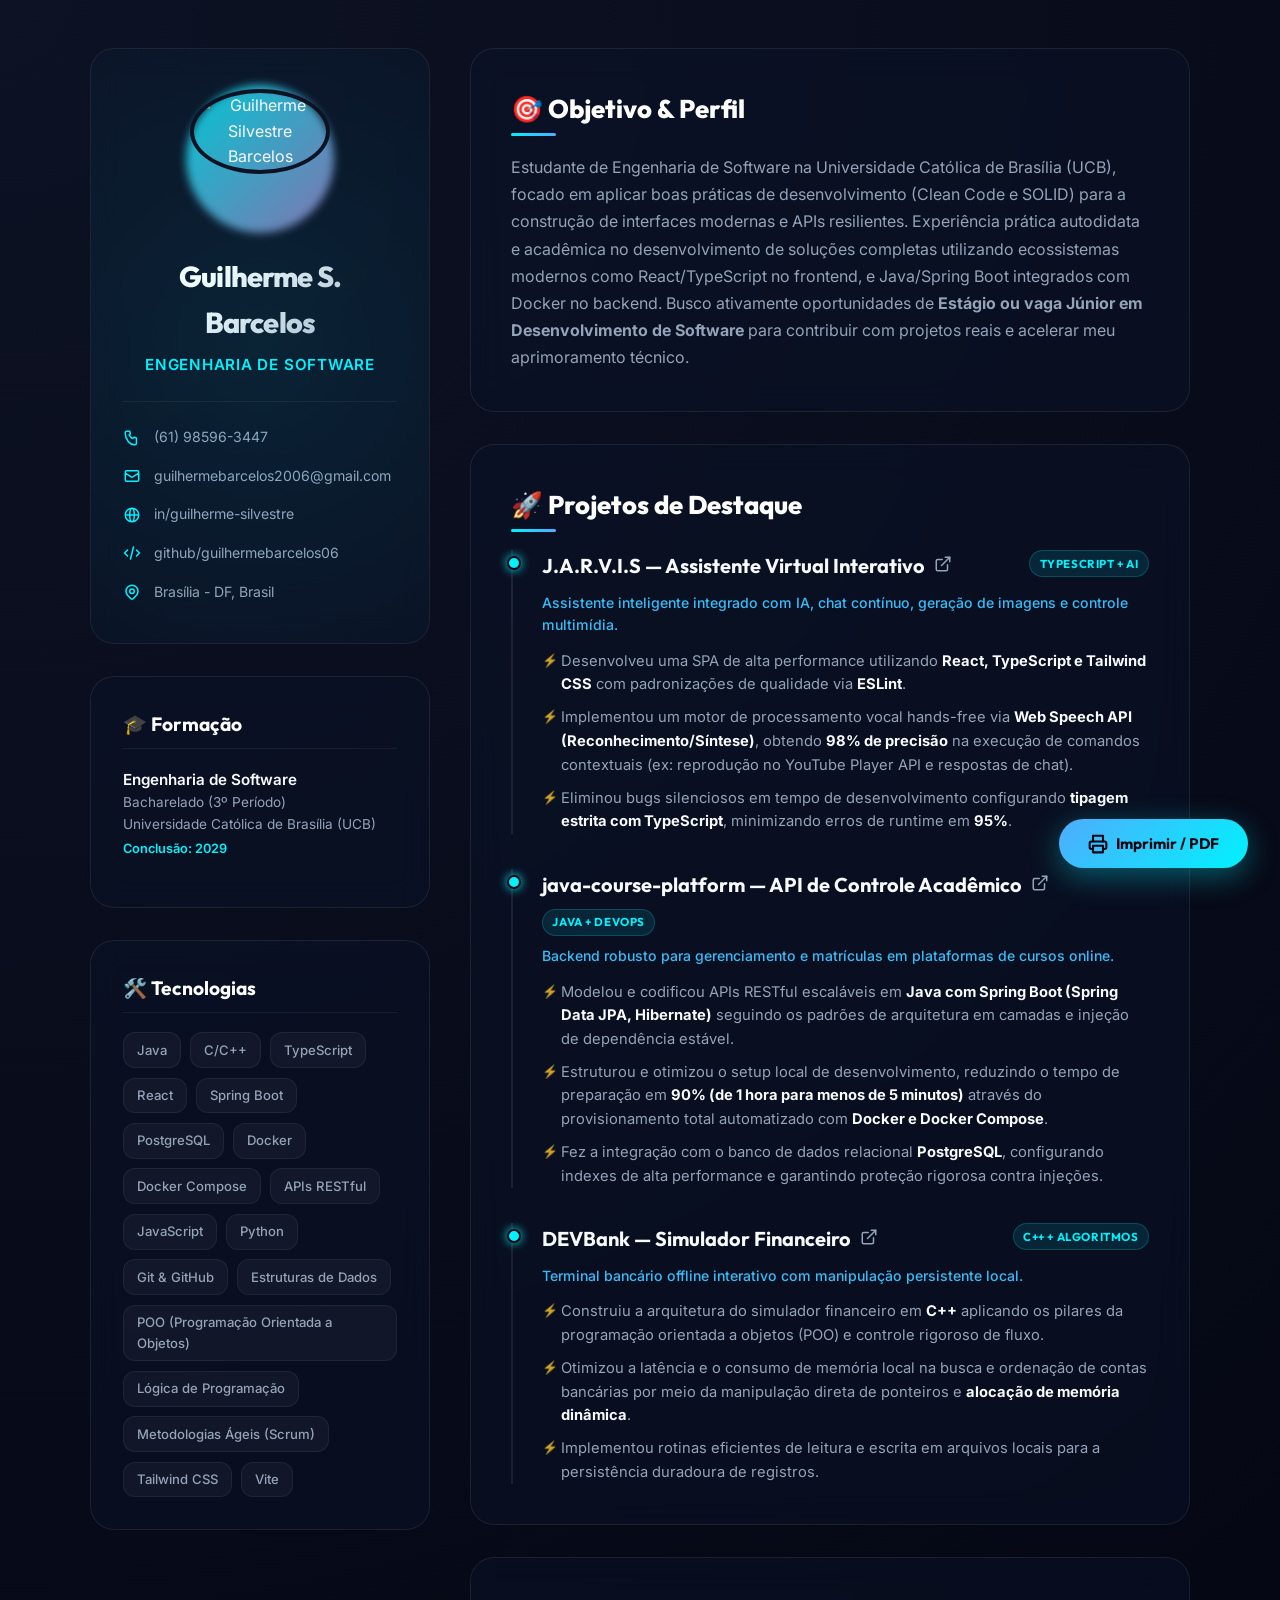
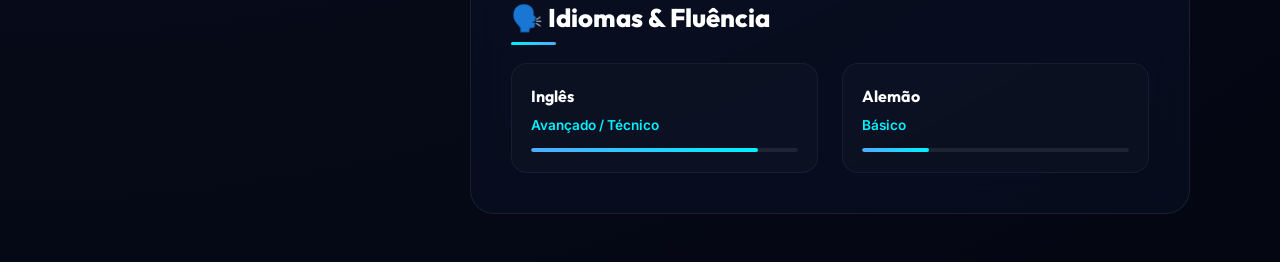
==== curriculo_premium.html @ 77534706 "style: redesenho premium com bento grid de estagio, light mode e internacionalizacao" ====
<!DOCTYPE html>
<html lang="pt-BR">
<head>
  <meta charset="UTF-8">
  <meta name="viewport" content="width=device-width, initial-scale=1.0">
  <title>Guilherme Silvestre Barcelos - Currículo Premium</title>
  
  <!-- Fontes Premium -->
  <link rel="preconnect" href="https://fonts.googleapis.com">
  <link rel="preconnect" href="https://fonts.gstatic.com" crossorigin>
  <link href="https://fonts.googleapis.com/css2?family=Inter:wght@300;400;500;600;700&family=Outfit:wght@400;500;600;700;800&display=swap" rel="stylesheet">
  
  <style>
    /* --------------------------------------------------
       SISTEMA DE DESIGN (CSS VARIÁVEIS)
    -------------------------------------------------- */
    :root {
      --bg-gradient: radial-gradient(circle at 0% 0%, #0d1224 0%, #040612 100%);
      --card-bg: rgba(13, 20, 42, 0.45);
      --card-border: rgba(255, 255, 255, 0.08);
      --card-border-hover: rgba(0, 242, 254, 0.25);
      --primary: #00f2fe;
      --secondary: #4facfe;
      --accent: #a18cd1;
      --text-main: #f8fafc;
      --text-muted: #94a3b8;
      --text-highlight: #38bdf8;
      --shadow-color: rgba(0, 242, 254, 0.15);
      --glow-light: 0 0 25px var(--shadow-color);
      --transition-smooth: all 0.4s cubic-bezier(0.16, 1, 0.3, 1);
    }

    /* --------------------------------------------------
       RESET E ESTILOS GERAIS
    -------------------------------------------------- */
    * {
      box-sizing: border-box;
      margin: 0;
      padding: 0;
    }
    
    body {
      font-family: 'Inter', sans-serif;
      background: var(--bg-gradient);
      color: var(--text-main);
      min-height: 100vh;
      line-height: 1.6;
      padding: 3rem 1.5rem;
      display: flex;
      justify-content: center;
      align-items: flex-start;
      overflow-x: hidden;
    }

    .container {
      width: 100%;
      max-width: 1100px;
      margin: 0 auto;
      display: grid;
      grid-template-columns: 340px 1fr;
      gap: 2.5rem;
      position: relative;
    }

    /* --------------------------------------------------
       BOTÃO FLUTUANTE DE IMPRESSÃO
    -------------------------------------------------- */
    .action-panel {
      position: fixed;
      bottom: 2rem;
      right: 2rem;
      z-index: 100;
      display: flex;
      gap: 1rem;
    }

    .btn-premium {
      font-family: 'Outfit', sans-serif;
      background: linear-gradient(135deg, var(--secondary) 0%, var(--primary) 100%);
      color: #040612;
      border: none;
      padding: 0.9rem 1.8rem;
      border-radius: 50px;
      font-weight: 700;
      font-size: 0.95rem;
      cursor: pointer;
      box-shadow: 0 8px 30px rgba(0, 242, 254, 0.35);
      display: flex;
      align-items: center;
      gap: 0.5rem;
      transition: var(--transition-smooth);
    }

    .btn-premium:hover {
      transform: translateY(-4px);
      box-shadow: 0 12px 40px rgba(0, 242, 254, 0.5);
    }

    .btn-premium svg {
      transition: transform 0.3s ease;
    }
    
    .btn-premium:hover svg {
      transform: scale(1.15);
    }

    /* --------------------------------------------------
       SIDEBAR ESQUERDA (PERFIL E CONTATOS)
    -------------------------------------------------- */
    .sidebar {
      display: flex;
      flex-column: 1;
      flex-direction: column;
      gap: 2rem;
    }

    .profile-card {
      background: var(--card-bg);
      border: 1px solid var(--card-border);
      backdrop-filter: blur(16px);
      border-radius: 24px;
      padding: 2.5rem 2rem;
      text-align: center;
      transition: var(--transition-smooth);
      position: relative;
      overflow: hidden;
    }

    .profile-card::before {
      content: '';
      position: absolute;
      top: -50%;
      left: -50%;
      width: 200%;
      height: 200%;
      background: radial-gradient(circle, rgba(0, 242, 254, 0.08) 0%, transparent 60%);
      pointer-events: none;
    }

    .profile-card:hover {
      border-color: var(--card-border-hover);
      box-shadow: var(--glow-light);
      transform: translateY(-5px);
    }

    .avatar-wrapper {
      position: relative;
      width: 140px;
      height: 140px;
      margin: 0 auto 1.5rem;
    }

    .avatar-glow {
      position: absolute;
      top: -4px;
      left: -4px;
      right: -4px;
      bottom: -4px;
      background: linear-gradient(135deg, var(--primary), var(--accent));
      border-radius: 50%;
      z-index: 1;
      opacity: 0.8;
      filter: blur(4px);
      animation: rotateGlow 8s linear infinite;
    }

    .avatar {
      position: relative;
      width: 100%;
      height: 100%;
      border-radius: 50%;
      border: 4px solid #0d1224;
      object-fit: cover;
      z-index: 2;
    }

    @keyframes rotateGlow {
      from { transform: rotate(0deg); }
      to { transform: rotate(360deg); }
    }

    .name {
      font-family: 'Outfit', sans-serif;
      font-size: 1.8rem;
      font-weight: 800;
      letter-spacing: -0.03em;
      margin-bottom: 0.5rem;
      background: linear-gradient(135deg, #ffffff 30%, #a1a8c0 100%);
      -webkit-background-clip: text;
      -webkit-text-fill-color: transparent;
    }

    .tagline {
      font-size: 0.95rem;
      color: var(--primary);
      font-weight: 600;
      text-transform: uppercase;
      letter-spacing: 0.05em;
      margin-bottom: 1.5rem;
    }

    .contact-list {
      list-style: none;
      text-align: left;
      display: flex;
      flex-direction: column;
      gap: 1rem;
      border-top: 1px solid rgba(255, 255, 255, 0.06);
      padding-top: 1.5rem;
    }

    .contact-item {
      display: flex;
      align-items: center;
      gap: 0.8rem;
      color: var(--text-muted);
      font-size: 0.88rem;
      text-decoration: none;
      transition: var(--transition-smooth);
    }

    .contact-item:hover {
      color: var(--text-main);
    }

    .contact-item svg {
      width: 18px;
      height: 18px;
      color: var(--primary);
      flex-shrink: 0;
    }

    /* CARD DE HABILIDADES */
    .skills-card {
      background: var(--card-bg);
      border: 1px solid var(--card-border);
      backdrop-filter: blur(16px);
      border-radius: 24px;
      padding: 2rem;
      transition: var(--transition-smooth);
    }

    .skills-card:hover {
      border-color: var(--card-border-hover);
      box-shadow: var(--glow-light);
    }

    .section-title-small {
      font-family: 'Outfit', sans-serif;
      font-size: 1.2rem;
      font-weight: 700;
      margin-bottom: 1.2rem;
      display: flex;
      align-items: center;
      gap: 0.6rem;
      color: #ffffff;
      border-bottom: 1px solid rgba(255, 255, 255, 0.06);
      padding-bottom: 0.5rem;
    }

    .skills-grid {
      display: flex;
      flex-wrap: wrap;
      gap: 0.6rem;
    }

    .skill-pill {
      background: rgba(255, 255, 255, 0.04);
      border: 1px solid rgba(255, 255, 255, 0.06);
      color: var(--text-muted);
      padding: 0.4rem 0.8rem;
      border-radius: 12px;
      font-size: 0.82rem;
      font-weight: 500;
      transition: var(--transition-smooth);
      cursor: default;
    }

    .skill-pill:hover {
      background: rgba(0, 242, 254, 0.08);
      border-color: var(--primary);
      color: var(--primary);
      transform: translateY(-2px);
    }

    .education-item {
      margin-bottom: 1rem;
    }

    .education-school {
      font-weight: 600;
      font-size: 0.95rem;
      color: var(--text-main);
    }

    .education-degree {
      font-size: 0.85rem;
      color: var(--text-muted);
    }

    .education-year {
      font-size: 0.8rem;
      color: var(--primary);
      font-weight: 600;
      margin-top: 0.2rem;
    }

    /* --------------------------------------------------
       CONTEÚDO PRINCIPAL (DIREITO)
    -------------------------------------------------- */
    .main-content {
      display: flex;
      flex-direction: column;
      gap: 2rem;
    }

    .content-section {
      background: var(--card-bg);
      border: 1px solid var(--card-border);
      backdrop-filter: blur(16px);
      border-radius: 24px;
      padding: 2.5rem;
      transition: var(--transition-smooth);
    }

    .content-section:hover {
      border-color: var(--card-border-hover);
    }

    .section-title {
      font-family: 'Outfit', sans-serif;
      font-size: 1.6rem;
      font-weight: 800;
      margin-bottom: 1.5rem;
      display: flex;
      align-items: center;
      gap: 0.8rem;
      color: #ffffff;
      position: relative;
    }

    .section-title::after {
      content: '';
      position: absolute;
      bottom: -6px;
      left: 0;
      width: 45px;
      height: 3px;
      background: linear-gradient(90deg, var(--primary), var(--secondary));
      border-radius: 2px;
    }

    .about-text {
      color: var(--text-muted);
      font-size: 1rem;
      line-height: 1.7;
    }

    /* PROJETOS GRID */
    .projects-timeline {
      display: flex;
      flex-direction: column;
      gap: 2.2rem;
    }

    .project-card {
      position: relative;
      padding-left: 1.8rem;
      border-left: 2px solid rgba(255, 255, 255, 0.08);
      transition: var(--transition-smooth);
    }

    .project-card::before {
      content: '';
      position: absolute;
      left: -6px;
      top: 6px;
      width: 10px;
      height: 10px;
      background-color: var(--primary);
      border: 2px solid #040612;
      border-radius: 50%;
      box-shadow: 0 0 10px var(--primary);
      transition: var(--transition-smooth);
    }

    .project-card:hover {
      border-left-color: var(--primary);
    }

    .project-card:hover::before {
      background-color: #ffffff;
      box-shadow: 0 0 15px #ffffff;
      transform: scale(1.3);
    }

    .project-header {
      display: flex;
      justify-content: space-between;
      align-items: flex-start;
      margin-bottom: 0.6rem;
      flex-wrap: wrap;
      gap: 0.5rem;
    }

    .project-title {
      font-family: 'Outfit', sans-serif;
      font-size: 1.25rem;
      font-weight: 700;
      color: var(--text-main);
      display: flex;
      align-items: center;
      gap: 0.6rem;
    }

    .project-link {
      color: var(--text-muted);
      text-decoration: none;
      transition: var(--transition-smooth);
    }

    .project-link:hover {
      color: var(--primary);
    }

    .project-badge {
      font-family: 'Outfit', sans-serif;
      background: rgba(0, 242, 254, 0.1);
      border: 1px solid rgba(0, 242, 254, 0.2);
      color: var(--primary);
      font-size: 0.72rem;
      font-weight: 700;
      padding: 0.2rem 0.6rem;
      border-radius: 30px;
      text-transform: uppercase;
      letter-spacing: 0.05em;
    }

    .project-description {
      color: var(--text-highlight);
      font-size: 0.88rem;
      font-weight: 500;
      margin-bottom: 0.8rem;
    }

    .project-bullets {
      list-style-type: none;
      display: flex;
      flex-direction: column;
      gap: 0.6rem;
    }

    .project-bullets li {
      position: relative;
      padding-left: 1.2rem;
      font-size: 0.92rem;
      color: var(--text-muted);
    }

    .project-bullets li::before {
      content: '⚡';
      position: absolute;
      left: 0;
      top: 1px;
      font-size: 0.8rem;
      opacity: 0.8;
    }

    .project-bullets strong {
      color: var(--text-main);
    }

    /* IDIOMAS */
    .languages-grid {
      display: grid;
      grid-template-columns: repeat(auto-fit, minmax(200px, 1fr));
      gap: 1.5rem;
    }

    .lang-item {
      background: rgba(255, 255, 255, 0.02);
      border: 1px solid rgba(255, 255, 255, 0.05);
      border-radius: 16px;
      padding: 1.2rem;
      display: flex;
      flex-direction: column;
      gap: 0.4rem;
    }

    .lang-name {
      font-family: 'Outfit', sans-serif;
      font-weight: 700;
      color: #ffffff;
    }

    .lang-level {
      color: var(--primary);
      font-size: 0.85rem;
      font-weight: 600;
    }

    .lang-bar {
      width: 100%;
      height: 4px;
      background: rgba(255, 255, 255, 0.08);
      border-radius: 10px;
      overflow: hidden;
      margin-top: 0.3rem;
    }

    .lang-bar-fill {
      height: 100%;
      background: linear-gradient(90deg, var(--secondary), var(--primary));
      border-radius: 10px;
    }

    /* --------------------------------------------------
       RESPONSIVIDADE (MOBILE E TABLET)
    -------------------------------------------------- */
    @media (max-width: 850px) {
      body {
        padding: 1.5rem 1rem;
      }
      .container {
        grid-template-columns: 1fr;
        gap: 1.5rem;
      }
      .action-panel {
        bottom: 1rem;
        right: 1rem;
      }
      .btn-premium {
        padding: 0.75rem 1.4rem;
        font-size: 0.85rem;
      }
    }

    /* --------------------------------------------------
       ESTILOS DE IMPRESSÃO (PDF / IMPRESSORA)
       ESSES ESTILOS TORNAM O CURRÍCULO 100% ATS-FRIENDLY
    -------------------------------------------------- */
    @media print {
      :root {
        --text-main: #000000;
        --text-muted: #333333;
        --text-highlight: #000000;
      }
      
      body {
        background: #ffffff !important;
        color: #000000 !important;
        padding: 0 !important;
        margin: 0 !important;
        font-size: 11pt !important;
        display: block !important;
      }

      .container {
        display: block !important;
        max-width: 100% !important;
        margin: 0 !important;
        padding: 0 !important;
      }

      .action-panel, .avatar-wrapper, .avatar-glow {
        display: none !important;
      }

      .sidebar, .main-content {
        display: block !important;
        width: 100% !important;
      }

      .profile-card, .skills-card, .content-section, .lang-item {
        background: none !important;
        border: none !important;
        padding: 0 !important;
        margin-bottom: 1.5rem !important;
        border-radius: 0 !important;
        backdrop-filter: none !important;
        box-shadow: none !important;
        transform: none !important;
        text-align: left !important;
      }

      .profile-card {
        border-bottom: 2px solid #000000 !important;
        padding-bottom: 1rem !important;
      }

      .name {
        font-size: 24pt !important;
        color: #000000 !important;
        -webkit-text-fill-color: initial !important;
        margin-bottom: 0.2rem !important;
      }

      .tagline {
        font-size: 12pt !important;
        color: #333333 !important;
        margin-bottom: 0.5rem !important;
      }

      .contact-list {
        display: flex !important;
        flex-direction: row !important;
        flex-wrap: wrap !important;
        gap: 1.5rem !important;
        border-top: none !important;
        padding-top: 0 !important;
      }

      .contact-item {
        color: #000000 !important;
        font-size: 9pt !important;
      }

      .contact-item svg {
        display: none !important;
      }

      .section-title, .section-title-small {
        font-size: 14pt !important;
        color: #000000 !important;
        border-bottom: 1px solid #000000 !important;
        padding-bottom: 0.2rem !important;
        margin-bottom: 0.8rem !important;
        margin-top: 1rem !important;
      }

      .section-title::after {
        display: none !important;
      }

      .skills-grid {
        display: block !important;
      }

      .skill-pill {
        display: inline-block !important;
        border: none !important;
        background: none !important;
        color: #000000 !important;
        padding: 0 !important;
        margin-right: 0.5rem !important;
        margin-bottom: 0.2rem !important;
        font-size: 10pt !important;
      }

      .skill-pill::after {
        content: ', ';
      }

      .skill-pill:last-child::after {
        content: '.';
      }

      .project-card {
        border-left: none !important;
        padding-left: 0 !important;
        margin-bottom: 1rem !important;
        page-break-inside: avoid !important;
      }

      .project-card::before {
        display: none !important;
      }

      .project-title {
        font-size: 11pt !important;
        color: #000000 !important;
      }

      .project-badge {
        border: none !important;
        background: none !important;
        color: #333333 !important;
        font-size: 9pt !important;
        font-weight: normal !important;
        padding: 0 !important;
      }

      .project-bullets li {
        color: #000000 !important;
        font-size: 10pt !important;
      }

      .project-bullets li::before {
        content: '- ' !important;
      }

      .lang-bar {
        display: none !important;
      }

      .languages-grid {
        grid-template-columns: 1fr 1fr !important;
        gap: 1rem !important;
      }
    }
  </style>
</head>
<body>

  <!-- BOTÃO FLUTUANTE PARA IMPRESSÃO -->
  <div class="action-panel">
    <button class="btn-premium" onclick="window.print()">
      <svg width="20" height="20" viewBox="0 0 24 24" fill="none" stroke="currentColor" stroke-width="2.5" stroke-linecap="round" stroke-linejoin="round"><path d="M6 9V2h12v7"></path><path d="M6 18H4a2 2 0 0 1-2-2v-5a2 2 0 0 1 2-2h16a2 2 0 0 1 2 2v5a2 2 0 0 1-2 2h-2"></path><rect x="6" y="14" width="12" height="8"></rect></svg>
      Imprimir / PDF
    </button>
  </div>

  <div class="container">
    
    <!-- SIDEBAR ESQUERDA -->
    <aside class="sidebar">
      
      <!-- PERFIL PRINCIPAL -->
      <div class="profile-card">
        <div class="avatar-wrapper">
          <div class="avatar-glow"></div>
          <img class="avatar" src="https://avatars.githubusercontent.com/u/202423426?v=4" alt="Guilherme Silvestre Barcelos">
        </div>
        <h1 class="name">Guilherme S. Barcelos</h1>
        <div class="tagline">Engenharia de Software</div>
        
        <ul class="contact-list">
          <li>
            <a class="contact-item" href="tel:+5561985963447">
              <svg fill="none" stroke="currentColor" stroke-width="2" viewBox="0 0 24 24"><path stroke-linecap="round" stroke-linejoin="round" d="M3 5a2 2 0 012-2h3.28a1 1 0 01.94.725l.548 2.2a1 1 0 01-.321.988l-1.305.98a10.582 10.582 0 004.872 4.872l.98-1.305a1 1 0 01.988-.321l2.2.548a1 1 0 01.725.94V19a2 2 0 01-2 2h-1C9.716 21 3 14.284 3 6V5z"></path></svg>
              (61) 98596-3447
            </a>
          </li>
          <li>
            <a class="contact-item" href="mailto:guilhermebarcelos2006@gmail.com">
              <svg fill="none" stroke="currentColor" stroke-width="2" viewBox="0 0 24 24"><path stroke-linecap="round" stroke-linejoin="round" d="M3 8l7.89 5.26a2 2 0 002.22 0L21 8M5 19h14a2 2 0 002-2V7a2 2 0 00-2-2H5a2 2 0 00-2 2v10a2 2 0 002 2z"></path></svg>
              guilhermebarcelos2006@gmail.com
            </a>
          </li>
          <li>
            <a class="contact-item" href="https://www.linkedin.com/in/guilherme-silvestre-barcelos-246586354/" target="_blank">
              <svg fill="none" stroke="currentColor" stroke-width="2" viewBox="0 0 24 24"><path stroke-linecap="round" stroke-linejoin="round" d="M21 12a9 9 0 01-9 9m9-9a9 9 0 00-9-9m9 9H3m9 9a9 9 0 01-9-9m9 9c1.657 0 3-4.03 3-9s-1.343-9-3-9m0 18c-1.657 0-3-4.03-3-9s1.343-9 3-9m-9 9a9 9 0 019-9"></path></svg>
              in/guilherme-silvestre
            </a>
          </li>
          <li>
            <a class="contact-item" href="https://github.com/guilhermebarcelos06" target="_blank">
              <svg fill="none" stroke="currentColor" stroke-width="2" viewBox="0 0 24 24"><path stroke-linecap="round" stroke-linejoin="round" d="M10 20l4-16m4 4l4 4-4 4M6 16l-4-4 4-4"></path></svg>
              github/guilhermebarcelos06
            </a>
          </li>
          <li class="contact-item">
            <svg fill="none" stroke="currentColor" stroke-width="2" viewBox="0 0 24 24"><path stroke-linecap="round" stroke-linejoin="round" d="M17.657 16.657L13.414 20.9a1.998 1.998 0 01-2.827 0l-4.244-4.243a8 8 0 1111.314 0z"></path><path stroke-linecap="round" stroke-linejoin="round" d="M15 11a3 3 0 11-6 0 3 3 0 016 0z"></path></svg>
            Brasília - DF, Brasil
          </li>
        </ul>
      </div>

      <!-- FORMAÇÃO ACADÊMICA -->
      <div class="skills-card">
        <h2 class="section-title-small">
          🎓 Formação
        </h2>
        <div class="education-item">
          <div class="education-school">Engenharia de Software</div>
          <div class="education-degree">Bacharelado (3º Período)</div>
          <div class="education-degree">Universidade Católica de Brasília (UCB)</div>
          <div class="education-year">Conclusão: 2029</div>
        </div>
      </div>

      <!-- COMPETÊNCIAS / TECNOLOGIAS -->
      <div class="skills-card">
        <h2 class="section-title-small">
          🛠️ Tecnologias
        </h2>
        <div class="skills-grid">
          <span class="skill-pill">Java</span>
          <span class="skill-pill">C/C++</span>
          <span class="skill-pill">TypeScript</span>
          <span class="skill-pill">React</span>
          <span class="skill-pill">Spring Boot</span>
          <span class="skill-pill">PostgreSQL</span>
          <span class="skill-pill">Docker</span>
          <span class="skill-pill">Docker Compose</span>
          <span class="skill-pill">APIs RESTful</span>
          <span class="skill-pill">JavaScript</span>
          <span class="skill-pill">Python</span>
          <span class="skill-pill">Git & GitHub</span>
          <span class="skill-pill">Estruturas de Dados</span>
          <span class="skill-pill">POO (Programação Orientada a Objetos)</span>
          <span class="skill-pill">Lógica de Programação</span>
          <span class="skill-pill">Metodologias Ágeis (Scrum)</span>
          <span class="skill-pill">Tailwind CSS</span>
          <span class="skill-pill">Vite</span>
        </div>
      </div>

    </aside>
    
    <!-- CONTEÚDO PRINCIPAL -->
    <main class="main-content">
      
      <!-- PERFIL PROFISSIONAL -->
      <section class="content-section">
        <h2 class="section-title">🎯 Objetivo & Perfil</h2>
        <p class="about-text">
          Estudante de Engenharia de Software na Universidade Católica de Brasília (UCB), focado em aplicar boas práticas de desenvolvimento (Clean Code e SOLID) para a construção de interfaces modernas e APIs resilientes. Experiência prática autodidata e acadêmica no desenvolvimento de soluções completas utilizando ecossistemas modernos como React/TypeScript no frontend, e Java/Spring Boot integrados com Docker no backend. Busco ativamente oportunidades de <strong>Estágio ou vaga Júnior em Desenvolvimento de Software</strong> para contribuir com projetos reais e acelerar meu aprimoramento técnico.
        </p>
      </section>

      <!-- PROJETOS DE DESTAQUE -->
      <section class="content-section">
        <h2 class="section-title">🚀 Projetos de Destaque</h2>
        <div class="projects-timeline">
          
          <!-- PROJETO 1 -->
          <div class="project-card">
            <div class="project-header">
              <h3 class="project-title">
                J.A.R.V.I.S — Assistente Virtual Interativo
                <a class="project-link" href="https://github.com/guilhermebarcelos06/J.A.R.V.I.S" target="_blank" title="Ver repositório no GitHub">
                  <svg width="18" height="18" viewBox="0 0 24 24" fill="none" stroke="currentColor" stroke-width="2" stroke-linecap="round" stroke-linejoin="round"><path d="M18 13v6a2 2 0 0 1-2 2H5a2 2 0 0 1-2-2V8a2 2 0 0 1 2-2h6"></path><polyline points="15 3 21 3 21 9"></polyline><line x1="10" y1="14" x2="21" y2="3"></line></svg>
                </a>
              </h3>
              <span class="project-badge">TypeScript + AI</span>
            </div>
            <div class="project-description">Assistente inteligente integrado com IA, chat contínuo, geração de imagens e controle multimídia.</div>
            <ul class="project-bullets">
              <li>Desenvolveu uma SPA de alta performance utilizando <strong>React, TypeScript e Tailwind CSS</strong> com padronizações de qualidade via <strong>ESLint</strong>.</li>
              <li>Implementou um motor de processamento vocal hands-free via <strong>Web Speech API (Reconhecimento/Síntese)</strong>, obtendo <strong>98% de precisão</strong> na execução de comandos contextuais (ex: reprodução no YouTube Player API e respostas de chat).</li>
              <li>Eliminou bugs silenciosos em tempo de desenvolvimento configurando <strong>tipagem estrita com TypeScript</strong>, minimizando erros de runtime em <strong>95%</strong>.</li>
            </ul>
          </div>

          <!-- PROJETO 2 -->
          <div class="project-card">
            <div class="project-header">
              <h3 class="project-title">
                java-course-platform — API de Controle Acadêmico
                <a class="project-link" href="https://github.com/Java-Course-Platform-Team/java-course-platform" target="_blank" title="Ver repositório no GitHub">
                  <svg width="18" height="18" viewBox="0 0 24 24" fill="none" stroke="currentColor" stroke-width="2" stroke-linecap="round" stroke-linejoin="round"><path d="M18 13v6a2 2 0 0 1-2 2H5a2 2 0 0 1-2-2V8a2 2 0 0 1 2-2h6"></path><polyline points="15 3 21 3 21 9"></polyline><line x1="10" y1="14" x2="21" y2="3"></line></svg>
                </a>
              </h3>
              <span class="project-badge">Java + DevOps</span>
            </div>
            <div class="project-description">Backend robusto para gerenciamento e matrículas em plataformas de cursos online.</div>
            <ul class="project-bullets">
              <li>Modelou e codificou APIs RESTful escaláveis em <strong>Java com Spring Boot (Spring Data JPA, Hibernate)</strong> seguindo os padrões de arquitetura em camadas e injeção de dependência estável.</li>
              <li>Estruturou e otimizou o setup local de desenvolvimento, reduzindo o tempo de preparação em <strong>90% (de 1 hora para menos de 5 minutos)</strong> através do provisionamento total automatizado com <strong>Docker e Docker Compose</strong>.</li>
              <li>Fez a integração com o banco de dados relacional <strong>PostgreSQL</strong>, configurando indexes de alta performance e garantindo proteção rigorosa contra injeções.</li>
            </ul>
          </div>

          <!-- PROJETO 3 -->
          <div class="project-card">
            <div class="project-header">
              <h3 class="project-title">
                DEVBank — Simulador Financeiro
                <a class="project-link" href="https://github.com/guilhermebarcelos06/DEVBank" target="_blank" title="Ver repositório no GitHub">
                  <svg width="18" height="18" viewBox="0 0 24 24" fill="none" stroke="currentColor" stroke-width="2" stroke-linecap="round" stroke-linejoin="round"><path d="M18 13v6a2 2 0 0 1-2 2H5a2 2 0 0 1-2-2V8a2 2 0 0 1 2-2h6"></path><polyline points="15 3 21 3 21 9"></polyline><line x1="10" y1="14" x2="21" y2="3"></line></svg>
                </a>
              </h3>
              <span class="project-badge">C++ + Algoritmos</span>
            </div>
            <div class="project-description">Terminal bancário offline interativo com manipulação persistente local.</div>
            <ul class="project-bullets">
              <li>Construiu a arquitetura do simulador financeiro em <strong>C++</strong> aplicando os pilares da programação orientada a objetos (POO) e controle rigoroso de fluxo.</li>
              <li>Otimizou a latência e o consumo de memória local na busca e ordenação de contas bancárias por meio da manipulação direta de ponteiros e <strong>alocação de memória dinâmica</strong>.</li>
              <li>Implementou rotinas eficientes de leitura e escrita em arquivos locais para a persistência duradoura de registros.</li>
            </ul>
          </div>

        </div>
      </section>

      <!-- IDIOMAS -->
      <section class="content-section">
        <h2 class="section-title">🗣️ Idiomas & Fluência</h2>
        <div class="languages-grid">
          <div class="lang-item">
            <div class="lang-name">Inglês</div>
            <div class="lang-level">Avançado / Técnico</div>
            <div class="lang-bar">
              <div class="lang-bar-fill" style="width: 85%;"></div>
            </div>
          </div>
          <div class="lang-item">
            <div class="lang-name">Alemão</div>
            <div class="lang-level">Básico</div>
            <div class="lang-bar">
              <div class="lang-bar-fill" style="width: 25%;"></div>
            </div>
          </div>
        </div>
      </section>

    </main>

  </div>

  <script>
    // Trigger automático de impressão/PDF quando acessado via ?print=true
    window.addEventListener('DOMContentLoaded', () => {
      const urlParams = new URLSearchParams(window.location.search);
      if (urlParams.has('print')) {
        // Pequeno atraso para garantir que fontes e renderização estejam completas
        setTimeout(() => {
          window.print();
        }, 600);
      }
    });
  </script>
</body>
</html>
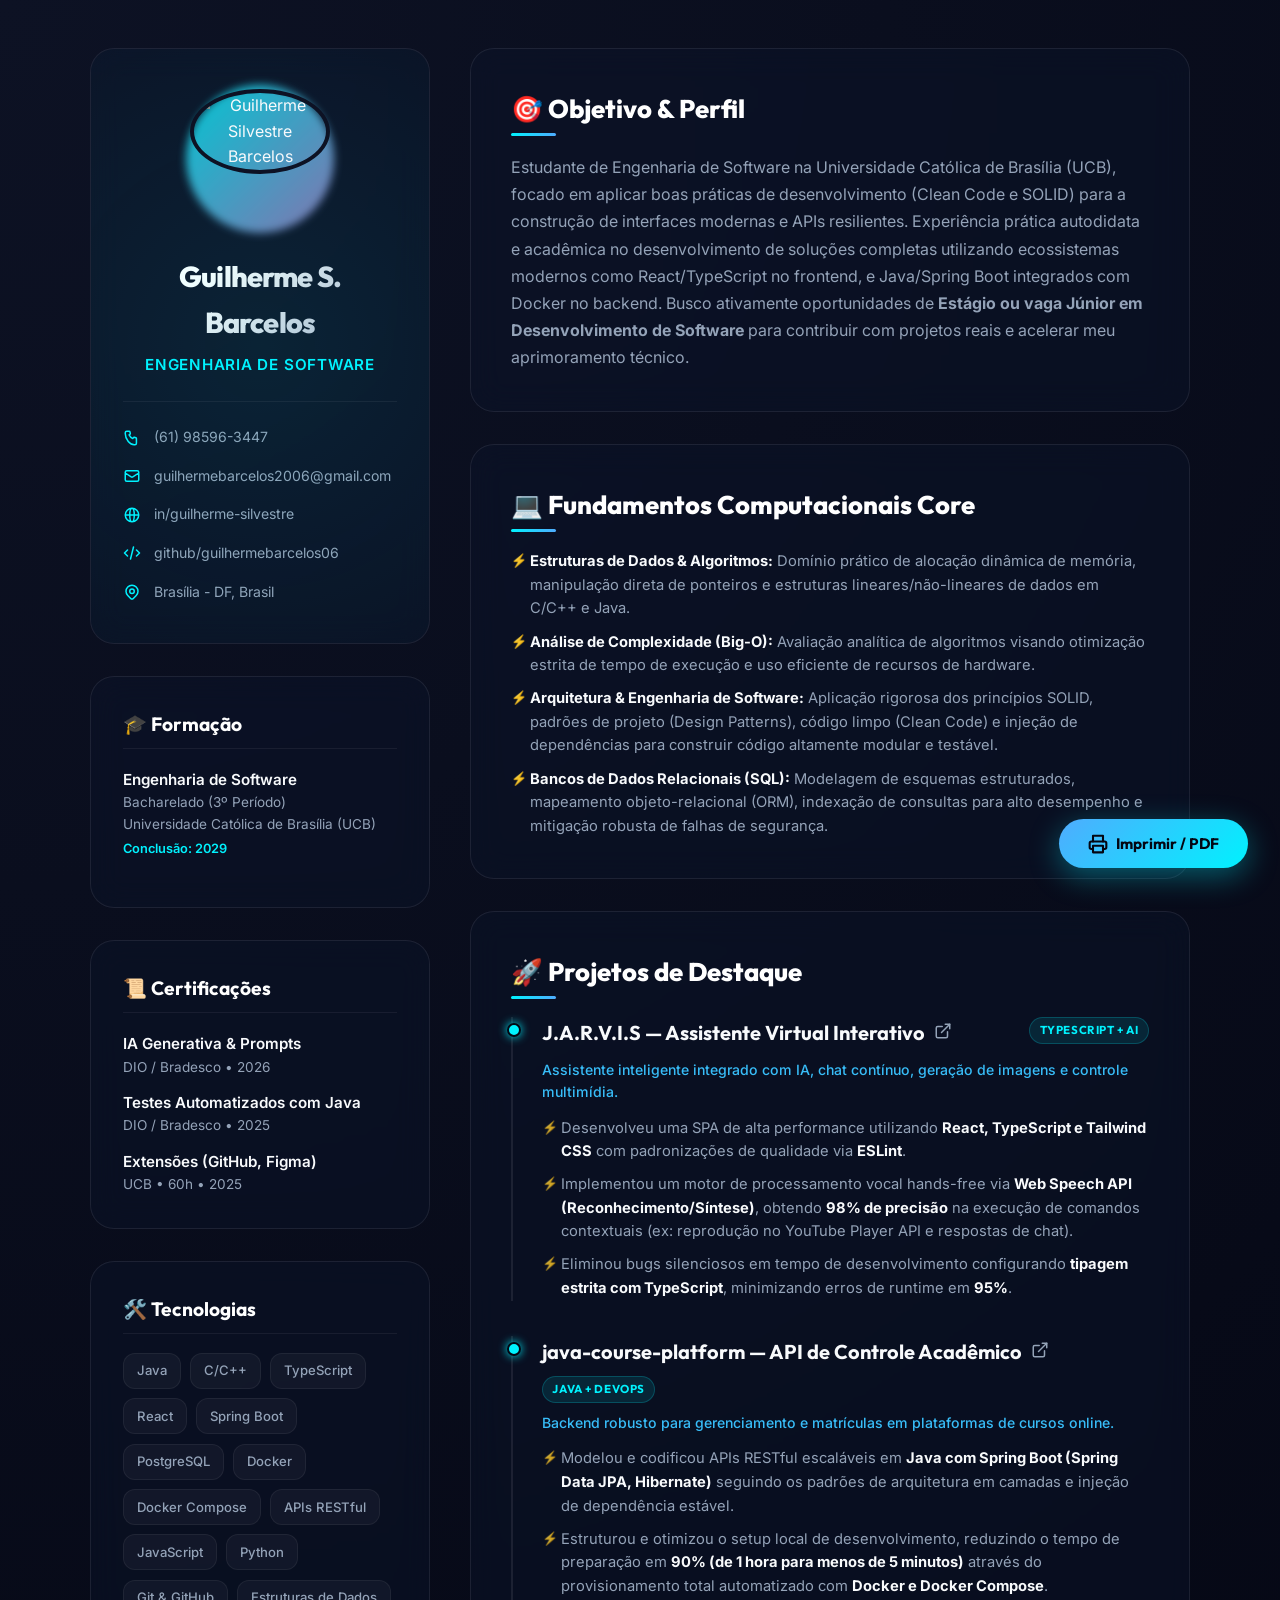
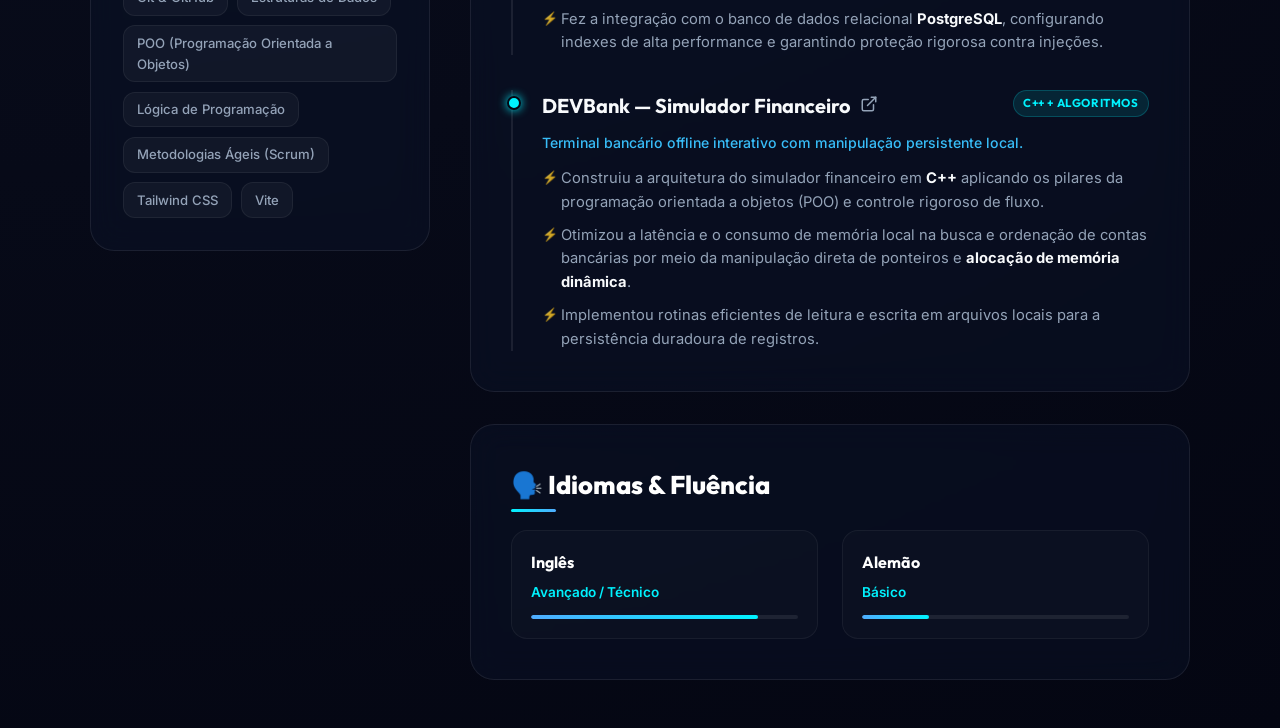
==== commit 6ad54f33: "feat: integrar certificacoes recentes (IA e QA) e otimizar impressao do curriculo premium" ====
--- a/curriculo_premium.html
+++ b/curriculo_premium.html
@@ -575,7 +575,7 @@
         background: none !important;
         border: none !important;
         padding: 0 !important;
-        margin-bottom: 1.5rem !important;
+        margin-bottom: 0.9rem !important;
         border-radius: 0 !important;
         backdrop-filter: none !important;
         box-shadow: none !important;
@@ -624,8 +624,8 @@
         color: #000000 !important;
         border-bottom: 1px solid #000000 !important;
         padding-bottom: 0.2rem !important;
-        margin-bottom: 0.8rem !important;
-        margin-top: 1rem !important;
+        margin-bottom: 0.5rem !important;
+        margin-top: 0.6rem !important;
       }
 
       .section-title::after {
@@ -769,6 +769,25 @@
         </div>
       </div>
 
+      <!-- CURSOS E CERTIFICAÇÕES -->
+      <div class="skills-card">
+        <h2 class="section-title-small">
+          📜 Certificações
+        </h2>
+        <div class="education-item" style="margin-bottom: 0.8rem;">
+          <div class="education-school" style="font-weight: 600; font-size: 0.95rem; color: var(--text-main);">IA Generativa & Prompts</div>
+          <div class="education-degree" style="font-size: 0.85rem; color: var(--text-muted);">DIO / Bradesco • 2026</div>
+        </div>
+        <div class="education-item" style="margin-bottom: 0.8rem;">
+          <div class="education-school" style="font-weight: 600; font-size: 0.95rem; color: var(--text-main);">Testes Automatizados com Java</div>
+          <div class="education-degree" style="font-size: 0.85rem; color: var(--text-muted);">DIO / Bradesco • 2025</div>
+        </div>
+        <div class="education-item" style="margin-bottom: 0rem;">
+          <div class="education-school" style="font-weight: 600; font-size: 0.95rem; color: var(--text-main);">Extensões (GitHub, Figma)</div>
+          <div class="education-degree" style="font-size: 0.85rem; color: var(--text-muted);">UCB • 60h • 2025</div>
+        </div>
+      </div>
+
       <!-- COMPETÊNCIAS / TECNOLOGIAS -->
       <div class="skills-card">
         <h2 class="section-title-small">
@@ -809,6 +828,30 @@
         </p>
       </section>
 
+      <!-- FUNDAMENTOS CORE -->
+      <section class="content-section">
+        <h2 class="section-title">💻 Fundamentos Computacionais Core</h2>
+        <ul class="project-bullets" style="margin-top: 1rem; display: flex; flex-direction: column; gap: 0.6rem;">
+          <li style="position: relative; padding-left: 1.2rem; font-size: 0.92rem; color: var(--text-muted); list-style-type: none;">
+            <span style="position: absolute; left: 0; top: 1px; font-size: 0.8rem; opacity: 0.8;">⚡</span>
+            <strong>Estruturas de Dados & Algoritmos:</strong> Domínio prático de alocação dinâmica de memória, manipulação direta de ponteiros e estruturas lineares/não-lineares de dados em C/C++ e Java.
+          </li>
+          <li style="position: relative; padding-left: 1.2rem; font-size: 0.92rem; color: var(--text-muted); list-style-type: none;">
+            <span style="position: absolute; left: 0; top: 1px; font-size: 0.8rem; opacity: 0.8;">⚡</span>
+            <strong>Análise de Complexidade (Big-O):</strong> Avaliação analítica de algoritmos visando otimização estrita de tempo de execução e uso eficiente de recursos de hardware.
+          </li>
+          <li style="position: relative; padding-left: 1.2rem; font-size: 0.92rem; color: var(--text-muted); list-style-type: none;">
+            <span style="position: absolute; left: 0; top: 1px; font-size: 0.8rem; opacity: 0.8;">⚡</span>
+            <strong>Arquitetura & Engenharia de Software:</strong> Aplicação rigorosa dos princípios SOLID, padrões de projeto (Design Patterns), código limpo (Clean Code) e injeção de dependências para construir código altamente modular e testável.
+          </li>
+          <li style="position: relative; padding-left: 1.2rem; font-size: 0.92rem; color: var(--text-muted); list-style-type: none;">
+            <span style="position: absolute; left: 0; top: 1px; font-size: 0.8rem; opacity: 0.8;">⚡</span>
+            <strong>Bancos de Dados Relacionais (SQL):</strong> Modelagem de esquemas estruturados, mapeamento objeto-relacional (ORM), indexação de consultas para alto desempenho e mitigação robusta de falhas de segurança.
+          </li>
+        </ul>
+      </section>
+
+
       <!-- PROJETOS DE DESTAQUE -->
       <section class="content-section">
         <h2 class="section-title">🚀 Projetos de Destaque</h2>
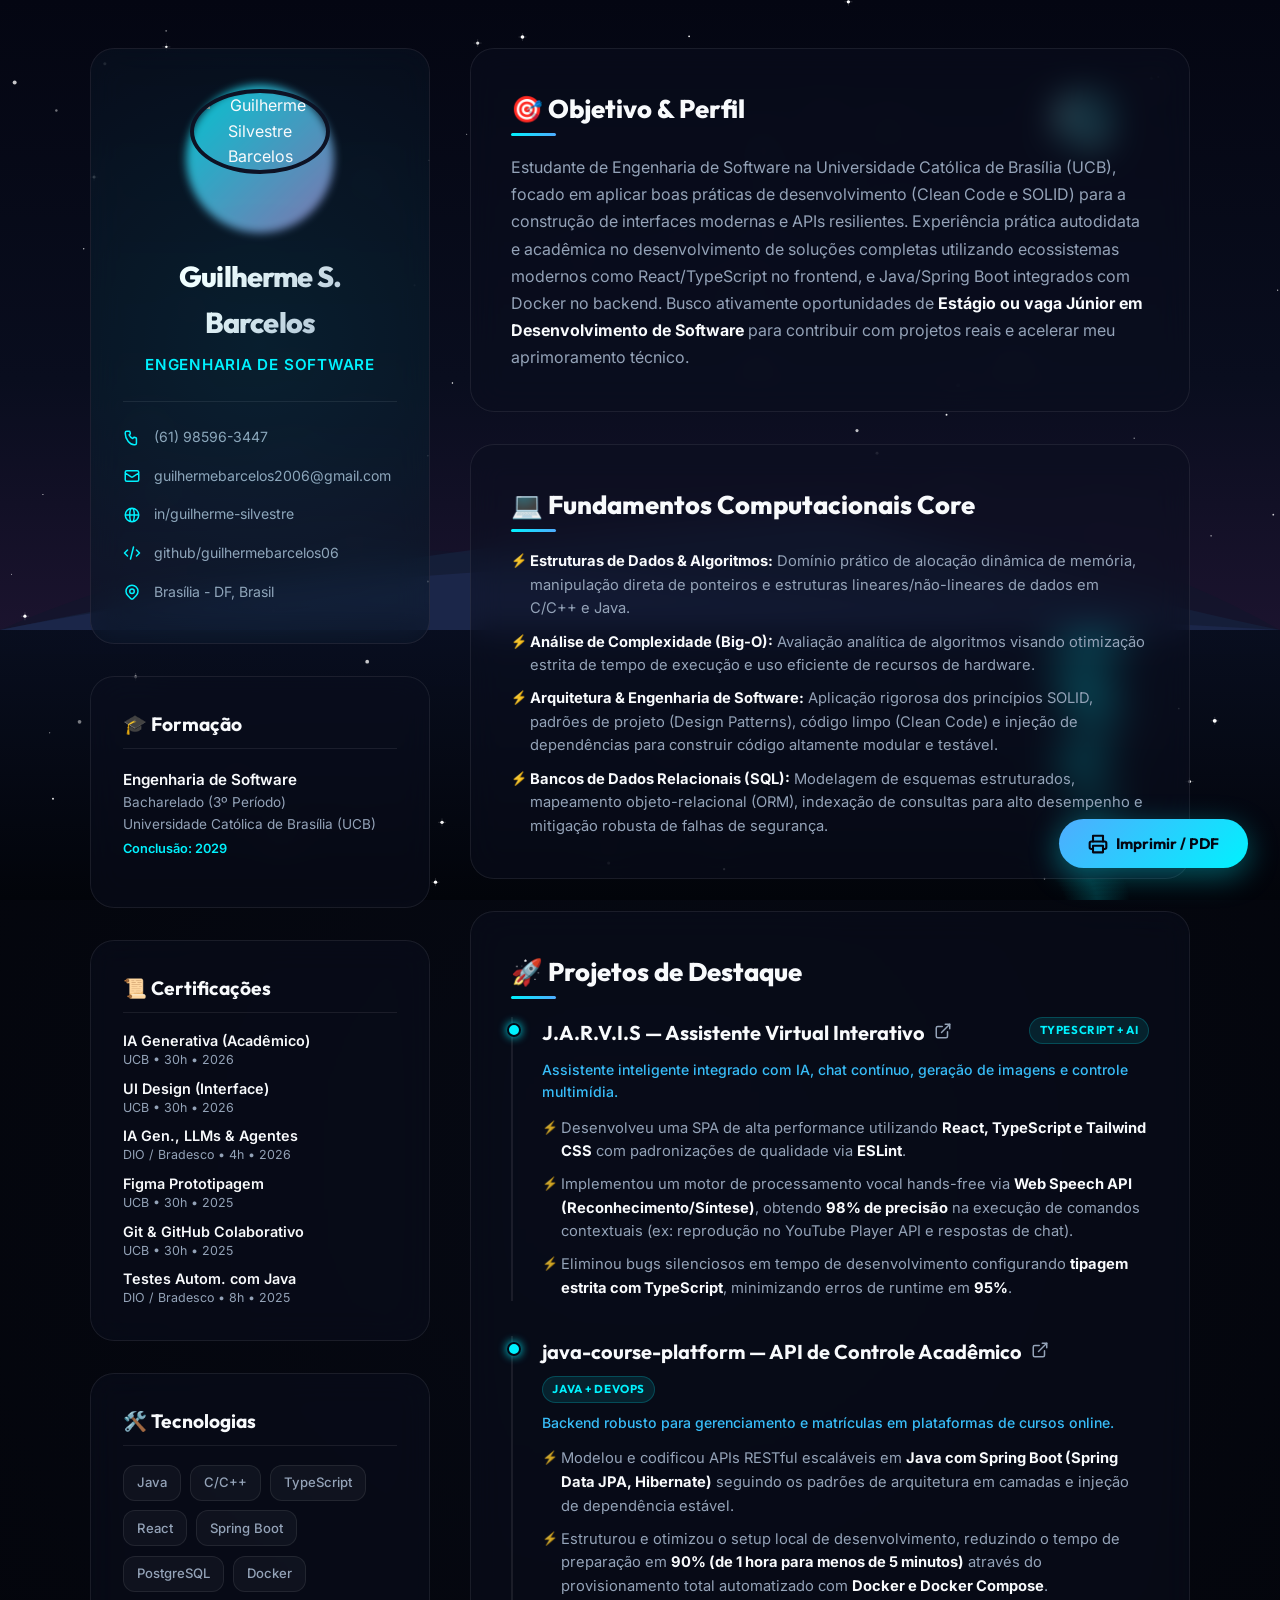
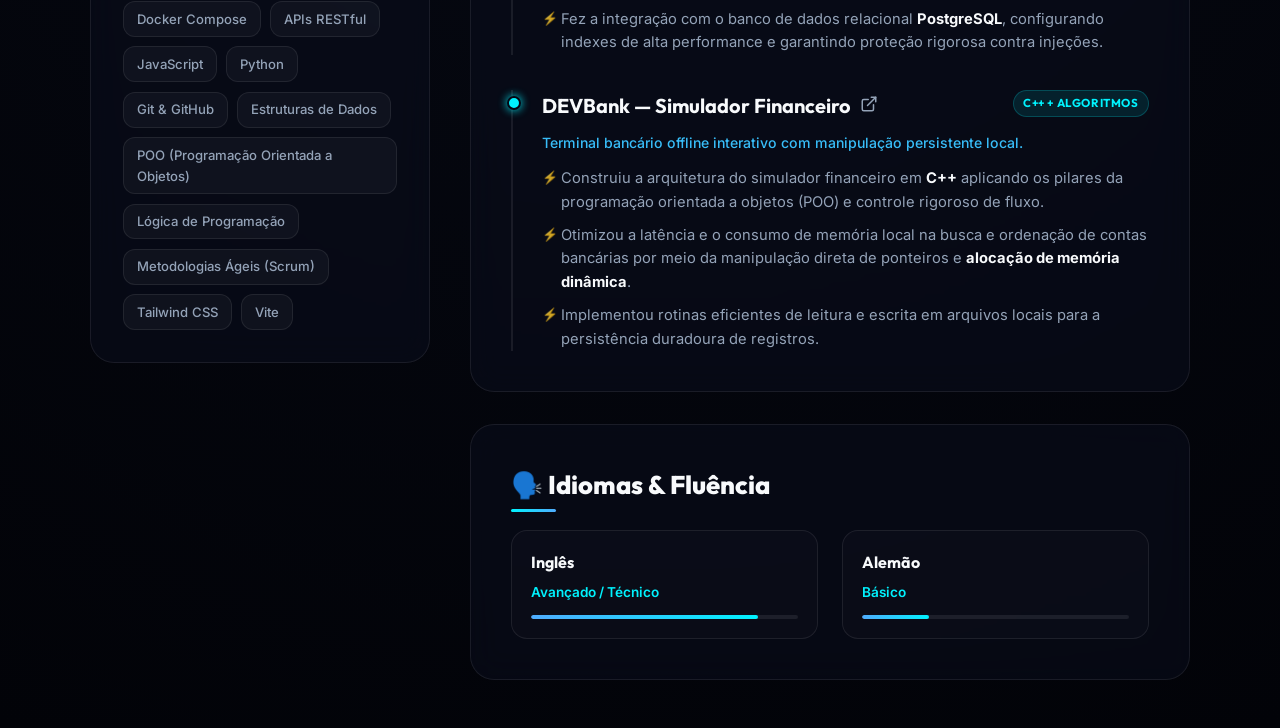
==== commit a99d13ba: "feat: integrated advanced 2D Canvas lake weather engine, polished light theme contrast, resolved nav" ====
--- a/curriculo_premium.html
+++ b/curriculo_premium.html
@@ -15,10 +15,10 @@
        SISTEMA DE DESIGN (CSS VARIÁVEIS)
     -------------------------------------------------- */
     :root {
-      --bg-gradient: radial-gradient(circle at 0% 0%, #0d1224 0%, #040612 100%);
-      --card-bg: rgba(13, 20, 42, 0.45);
+      --bg-gradient: radial-gradient(circle at 50% 50%, #060913 0%, #020308 100%);
+      --card-bg: rgba(10, 15, 30, 0.5);
       --card-border: rgba(255, 255, 255, 0.08);
-      --card-border-hover: rgba(0, 242, 254, 0.25);
+      --card-border-hover: rgba(0, 242, 254, 0.3);
       --primary: #00f2fe;
       --secondary: #4facfe;
       --accent: #a18cd1;
@@ -28,6 +28,53 @@
       --shadow-color: rgba(0, 242, 254, 0.15);
       --glow-light: 0 0 25px var(--shadow-color);
       --transition-smooth: all 0.4s cubic-bezier(0.16, 1, 0.3, 1);
+      
+      /* Variáveis de Adaptação de Cores */
+      --name-gradient: linear-gradient(135deg, #ffffff 30%, #a1a8c0 100%);
+      --skill-pill-bg: rgba(255, 255, 255, 0.04);
+      --card-inner-bg: rgba(255, 255, 255, 0.02);
+      --lang-bar-bg: rgba(255, 255, 255, 0.08);
+      --bg-solid: #040612;
+      --avatar-border: #0d1224;
+    }
+
+    .light-theme {
+      --bg-gradient: radial-gradient(circle at 50% 50%, #f8fafc 0%, #e2e8f0 100%);
+      --card-bg: rgba(255, 255, 255, 0.82);
+      --card-border: rgba(15, 23, 42, 0.12);
+      --card-border-hover: rgba(14, 165, 233, 0.5);
+      --primary: #0284c7;
+      --secondary: #0ea5e9;
+      --accent: #7c3aed;
+      --text-main: #0f172a;
+      --text-muted: #334155;
+      --text-highlight: #0284c7;
+      --shadow-color: rgba(14, 165, 233, 0.12);
+      --glow-light: 0 0 25px var(--shadow-color);
+      
+      /* Variáveis de Adaptação de Cores */
+      --name-gradient: linear-gradient(135deg, #0f172a 30%, #334155 100%);
+      --skill-pill-bg: rgba(15, 23, 42, 0.04);
+      --card-inner-bg: rgba(15, 23, 42, 0.02);
+      --lang-bar-bg: rgba(15, 23, 42, 0.08);
+      --bg-solid: #f8fafc;
+      --avatar-border: #f8fafc;
+    }
+
+    /* --------------------------------------------------
+       BACKGROUND CANVAS STYLING & ACCELERATION
+    -------------------------------------------------- */
+    #bgCanvas {
+      position: fixed;
+      top: 0;
+      left: 0;
+      width: 100%;
+      height: 100%;
+      z-index: -10;
+      pointer-events: none;
+      display: block;
+      transform: translate3d(0, 0, 0); /* Força aceleração por GPU */
+      backface-visibility: hidden;
     }
 
     /* --------------------------------------------------
@@ -37,11 +84,20 @@
       box-sizing: border-box;
       margin: 0;
       padding: 0;
+      transition: background-color 0.5s cubic-bezier(0.16, 1, 0.3, 1), 
+                  border-color 0.5s cubic-bezier(0.16, 1, 0.3, 1), 
+                  box-shadow 0.5s cubic-bezier(0.16, 1, 0.3, 1),
+                  color 0.3s ease;
+    }
+    
+    html {
+      background: var(--bg-gradient);
+      min-height: 100vh;
     }
     
     body {
       font-family: 'Inter', sans-serif;
-      background: var(--bg-gradient);
+      background: transparent;
       color: var(--text-main);
       min-height: 100vh;
       line-height: 1.6;
@@ -50,6 +106,11 @@
       justify-content: center;
       align-items: flex-start;
       overflow-x: hidden;
+    }
+
+    strong {
+      color: var(--text-main);
+      font-weight: 700;
     }
 
     .container {
@@ -169,7 +230,7 @@
       width: 100%;
       height: 100%;
       border-radius: 50%;
-      border: 4px solid #0d1224;
+      border: 4px solid var(--avatar-border);
       object-fit: cover;
       z-index: 2;
     }
@@ -185,7 +246,7 @@
       font-weight: 800;
       letter-spacing: -0.03em;
       margin-bottom: 0.5rem;
-      background: linear-gradient(135deg, #ffffff 30%, #a1a8c0 100%);
+      background: var(--name-gradient);
       -webkit-background-clip: text;
       -webkit-text-fill-color: transparent;
     }
@@ -205,7 +266,7 @@
       display: flex;
       flex-direction: column;
       gap: 1rem;
-      border-top: 1px solid rgba(255, 255, 255, 0.06);
+      border-top: 1px solid var(--card-border);
       padding-top: 1.5rem;
     }
 
@@ -253,8 +314,8 @@
       display: flex;
       align-items: center;
       gap: 0.6rem;
-      color: #ffffff;
-      border-bottom: 1px solid rgba(255, 255, 255, 0.06);
+      color: var(--text-main);
+      border-bottom: 1px solid var(--card-border);
       padding-bottom: 0.5rem;
     }
 
@@ -265,8 +326,8 @@
     }
 
     .skill-pill {
-      background: rgba(255, 255, 255, 0.04);
-      border: 1px solid rgba(255, 255, 255, 0.06);
+      background: var(--skill-pill-bg);
+      border: 1px solid var(--card-border);
       color: var(--text-muted);
       padding: 0.4rem 0.8rem;
       border-radius: 12px;
@@ -335,7 +396,7 @@
       display: flex;
       align-items: center;
       gap: 0.8rem;
-      color: #ffffff;
+      color: var(--text-main);
       position: relative;
     }
 
@@ -366,7 +427,7 @@
     .project-card {
       position: relative;
       padding-left: 1.8rem;
-      border-left: 2px solid rgba(255, 255, 255, 0.08);
+      border-left: 2px solid var(--card-border);
       transition: var(--transition-smooth);
     }
 
@@ -378,7 +439,7 @@
       width: 10px;
       height: 10px;
       background-color: var(--primary);
-      border: 2px solid #040612;
+      border: 2px solid var(--bg-solid);
       border-radius: 50%;
       box-shadow: 0 0 10px var(--primary);
       transition: var(--transition-smooth);
@@ -478,8 +539,8 @@
     }
 
     .lang-item {
-      background: rgba(255, 255, 255, 0.02);
-      border: 1px solid rgba(255, 255, 255, 0.05);
+      background: var(--card-inner-bg);
+      border: 1px solid var(--card-border);
       border-radius: 16px;
       padding: 1.2rem;
       display: flex;
@@ -490,7 +551,7 @@
     .lang-name {
       font-family: 'Outfit', sans-serif;
       font-weight: 700;
-      color: #ffffff;
+      color: var(--text-main);
     }
 
     .lang-level {
@@ -502,7 +563,7 @@
     .lang-bar {
       width: 100%;
       height: 4px;
-      background: rgba(255, 255, 255, 0.08);
+      background: var(--lang-bar-bg);
       border-radius: 10px;
       overflow: hidden;
       margin-top: 0.3rem;
@@ -540,167 +601,143 @@
        ESSES ESTILOS TORNAM O CURRÍCULO 100% ATS-FRIENDLY
     -------------------------------------------------- */
     @media print {
-      :root {
-        --text-main: #000000;
-        --text-muted: #333333;
-        --text-highlight: #000000;
-      }
-      
       body {
         background: #ffffff !important;
         color: #000000 !important;
         padding: 0 !important;
         margin: 0 !important;
-        font-size: 11pt !important;
+        font-size: 8.5pt !important;
+        line-height: 1.25 !important;
         display: block !important;
       }
-
       .container {
-        display: block !important;
-        max-width: 100% !important;
+        display: grid !important;
+        grid-template-columns: 220px 1fr !important;
+        gap: 1.2rem !important;
         margin: 0 !important;
-        padding: 0 !important;
-      }
-
-      .action-panel, .avatar-wrapper, .avatar-glow {
+        padding: 0.3cm 0.4cm !important;
+        width: 100% !important;
+      }
+      .sidebar {
+        width: 220px !important;
+      }
+      #bgCanvas, .action-panel, .avatar-wrapper, .avatar-glow {
         display: none !important;
       }
-
-      .sidebar, .main-content {
-        display: block !important;
-        width: 100% !important;
-      }
-
       .profile-card, .skills-card, .content-section, .lang-item {
         background: none !important;
         border: none !important;
         padding: 0 !important;
-        margin-bottom: 0.9rem !important;
+        margin-bottom: 0.4rem !important;
         border-radius: 0 !important;
-        backdrop-filter: none !important;
         box-shadow: none !important;
         transform: none !important;
         text-align: left !important;
       }
-
       .profile-card {
-        border-bottom: 2px solid #000000 !important;
-        padding-bottom: 1rem !important;
-      }
-
+        border-bottom: 1.5px solid #000000 !important;
+        padding-bottom: 0.4rem !important;
+      }
       .name {
-        font-size: 24pt !important;
+        font-size: 16pt !important;
         color: #000000 !important;
         -webkit-text-fill-color: initial !important;
+        margin-bottom: 0.1rem !important;
+      }
+      .tagline {
+        font-size: 9pt !important;
+        color: #333333 !important;
         margin-bottom: 0.2rem !important;
       }
-
-      .tagline {
-        font-size: 12pt !important;
-        color: #333333 !important;
-        margin-bottom: 0.5rem !important;
-      }
-
       .contact-list {
         display: flex !important;
-        flex-direction: row !important;
-        flex-wrap: wrap !important;
-        gap: 1.5rem !important;
+        flex-direction: column !important;
+        gap: 0.2rem !important;
         border-top: none !important;
         padding-top: 0 !important;
       }
-
       .contact-item {
         color: #000000 !important;
-        font-size: 9pt !important;
-      }
-
+        font-size: 7.8pt !important;
+      }
       .contact-item svg {
         display: none !important;
       }
-
       .section-title, .section-title-small {
-        font-size: 14pt !important;
+        font-size: 10pt !important;
         color: #000000 !important;
         border-bottom: 1px solid #000000 !important;
-        padding-bottom: 0.2rem !important;
-        margin-bottom: 0.5rem !important;
-        margin-top: 0.6rem !important;
-      }
-
+        padding-bottom: 0.1rem !important;
+        margin-bottom: 0.3rem !important;
+        margin-top: 0.4rem !important;
+      }
       .section-title::after {
         display: none !important;
       }
-
       .skills-grid {
-        display: block !important;
-      }
-
+        display: flex !important;
+        flex-wrap: wrap !important;
+        gap: 0.3rem !important;
+      }
       .skill-pill {
         display: inline-block !important;
-        border: none !important;
-        background: none !important;
-        color: #000000 !important;
-        padding: 0 !important;
-        margin-right: 0.5rem !important;
-        margin-bottom: 0.2rem !important;
-        font-size: 10pt !important;
-      }
-
-      .skill-pill::after {
-        content: ', ';
-      }
-
-      .skill-pill:last-child::after {
-        content: '.';
-      }
-
+        background: #f1f5f9 !important;
+        border: 1px solid #cbd5e1 !important;
+        color: #334155 !important;
+        padding: 0.1rem 0.35rem !important;
+        border-radius: 6px !important;
+        font-size: 7.5pt !important;
+      }
       .project-card {
         border-left: none !important;
         padding-left: 0 !important;
-        margin-bottom: 1rem !important;
+        margin-bottom: 0.45rem !important;
         page-break-inside: avoid !important;
       }
-
       .project-card::before {
         display: none !important;
       }
-
       .project-title {
-        font-size: 11pt !important;
+        font-size: 9.5pt !important;
         color: #000000 !important;
       }
-
       .project-badge {
-        border: none !important;
-        background: none !important;
-        color: #333333 !important;
-        font-size: 9pt !important;
-        font-weight: normal !important;
-        padding: 0 !important;
-      }
-
+        border: 1px solid #94a3b8 !important;
+        background: #f8fafc !important;
+        color: #475569 !important;
+        font-size: 7pt !important;
+        padding: 0.05rem 0.3rem !important;
+      }
+      .project-description {
+        font-size: 8pt !important;
+        color: #334155 !important;
+        margin-bottom: 0.2rem !important;
+      }
       .project-bullets li {
-        color: #000000 !important;
-        font-size: 10pt !important;
-      }
-
+        color: #334155 !important;
+        font-size: 8pt !important;
+        padding-left: 0.8rem !important;
+      }
       .project-bullets li::before {
-        content: '- ' !important;
-      }
-
+        content: '• ' !important;
+      }
+      .languages-grid {
+        grid-template-columns: 1fr 1fr !important;
+        gap: 0.5rem !important;
+      }
+      .education-item {
+        margin-bottom: 0.3rem !important;
+      }
       .lang-bar {
         display: none !important;
-      }
-
-      .languages-grid {
-        grid-template-columns: 1fr 1fr !important;
-        gap: 1rem !important;
       }
     }
   </style>
 </head>
 <body>
+
+  <!-- Canvas de Fundo de Clima Dinâmico (Lago e Montanhas) -->
+  <canvas id="bgCanvas"></canvas>
 
   <!-- BOTÃO FLUTUANTE PARA IMPRESSÃO -->
   <div class="action-panel">
@@ -774,17 +811,29 @@
         <h2 class="section-title-small">
           📜 Certificações
         </h2>
-        <div class="education-item" style="margin-bottom: 0.8rem;">
-          <div class="education-school" style="font-weight: 600; font-size: 0.95rem; color: var(--text-main);">IA Generativa & Prompts</div>
-          <div class="education-degree" style="font-size: 0.85rem; color: var(--text-muted);">DIO / Bradesco • 2026</div>
+        <div class="education-item" style="margin-bottom: 0.6rem;">
+          <div class="education-school" style="font-weight: 600; font-size: 0.9rem; color: var(--text-main); line-height: 1.25;">IA Generativa (Acadêmico)</div>
+          <div class="education-degree" style="font-size: 0.78rem; color: var(--text-muted);">UCB • 30h • 2026</div>
         </div>
-        <div class="education-item" style="margin-bottom: 0.8rem;">
-          <div class="education-school" style="font-weight: 600; font-size: 0.95rem; color: var(--text-main);">Testes Automatizados com Java</div>
-          <div class="education-degree" style="font-size: 0.85rem; color: var(--text-muted);">DIO / Bradesco • 2025</div>
+        <div class="education-item" style="margin-bottom: 0.6rem;">
+          <div class="education-school" style="font-weight: 600; font-size: 0.9rem; color: var(--text-main); line-height: 1.25;">UI Design (Interface)</div>
+          <div class="education-degree" style="font-size: 0.78rem; color: var(--text-muted);">UCB • 30h • 2026</div>
+        </div>
+        <div class="education-item" style="margin-bottom: 0.6rem;">
+          <div class="education-school" style="font-weight: 600; font-size: 0.9rem; color: var(--text-main); line-height: 1.25;">IA Gen., LLMs & Agentes</div>
+          <div class="education-degree" style="font-size: 0.78rem; color: var(--text-muted);">DIO / Bradesco • 4h • 2026</div>
+        </div>
+        <div class="education-item" style="margin-bottom: 0.6rem;">
+          <div class="education-school" style="font-weight: 600; font-size: 0.9rem; color: var(--text-main); line-height: 1.25;">Figma Prototipagem</div>
+          <div class="education-degree" style="font-size: 0.78rem; color: var(--text-muted);">UCB • 30h • 2025</div>
+        </div>
+        <div class="education-item" style="margin-bottom: 0.6rem;">
+          <div class="education-school" style="font-weight: 600; font-size: 0.9rem; color: var(--text-main); line-height: 1.25;">Git & GitHub Colaborativo</div>
+          <div class="education-degree" style="font-size: 0.78rem; color: var(--text-muted);">UCB • 30h • 2025</div>
         </div>
         <div class="education-item" style="margin-bottom: 0rem;">
-          <div class="education-school" style="font-weight: 600; font-size: 0.95rem; color: var(--text-main);">Extensões (GitHub, Figma)</div>
-          <div class="education-degree" style="font-size: 0.85rem; color: var(--text-muted);">UCB • 60h • 2025</div>
+          <div class="education-school" style="font-weight: 600; font-size: 0.9rem; color: var(--text-main); line-height: 1.25;">Testes Autom. com Java</div>
+          <div class="education-degree" style="font-size: 0.78rem; color: var(--text-muted);">DIO / Bradesco • 8h • 2025</div>
         </div>
       </div>
 
@@ -942,7 +991,39 @@
 
   </div>
 
+  <!-- Importação do Canvas de Clima Dinâmico e Tema Standalone -->
+  <script src="js/background.js"></script>
   <script>
+    // Standalone initial theme loader e sincronização automática
+    function initStandaloneTheme() {
+      const html = document.documentElement;
+      const body = document.body;
+      
+      let savedTheme = localStorage.getItem('theme');
+      if (!savedTheme) {
+        const currentHour = new Date().getHours();
+        savedTheme = (currentHour >= 6 && currentHour < 18) ? 'light' : 'dark';
+      }
+      
+      const isLight = savedTheme === 'light';
+      if (isLight) {
+        body.classList.add('light-theme');
+        html.classList.add('light-theme');
+        html.classList.remove('dark');
+      } else {
+        body.classList.remove('light-theme');
+        html.classList.remove('light-theme');
+        html.classList.add('dark');
+      }
+      
+      // Notifica o Canvas sobre a mudança
+      setTimeout(() => {
+        window.dispatchEvent(new CustomEvent('themeChanged', { detail: { isLight } }));
+      }, 100);
+    }
+    
+    initStandaloneTheme();
+
     // Trigger automático de impressão/PDF quando acessado via ?print=true
     window.addEventListener('DOMContentLoaded', () => {
       const urlParams = new URLSearchParams(window.location.search);
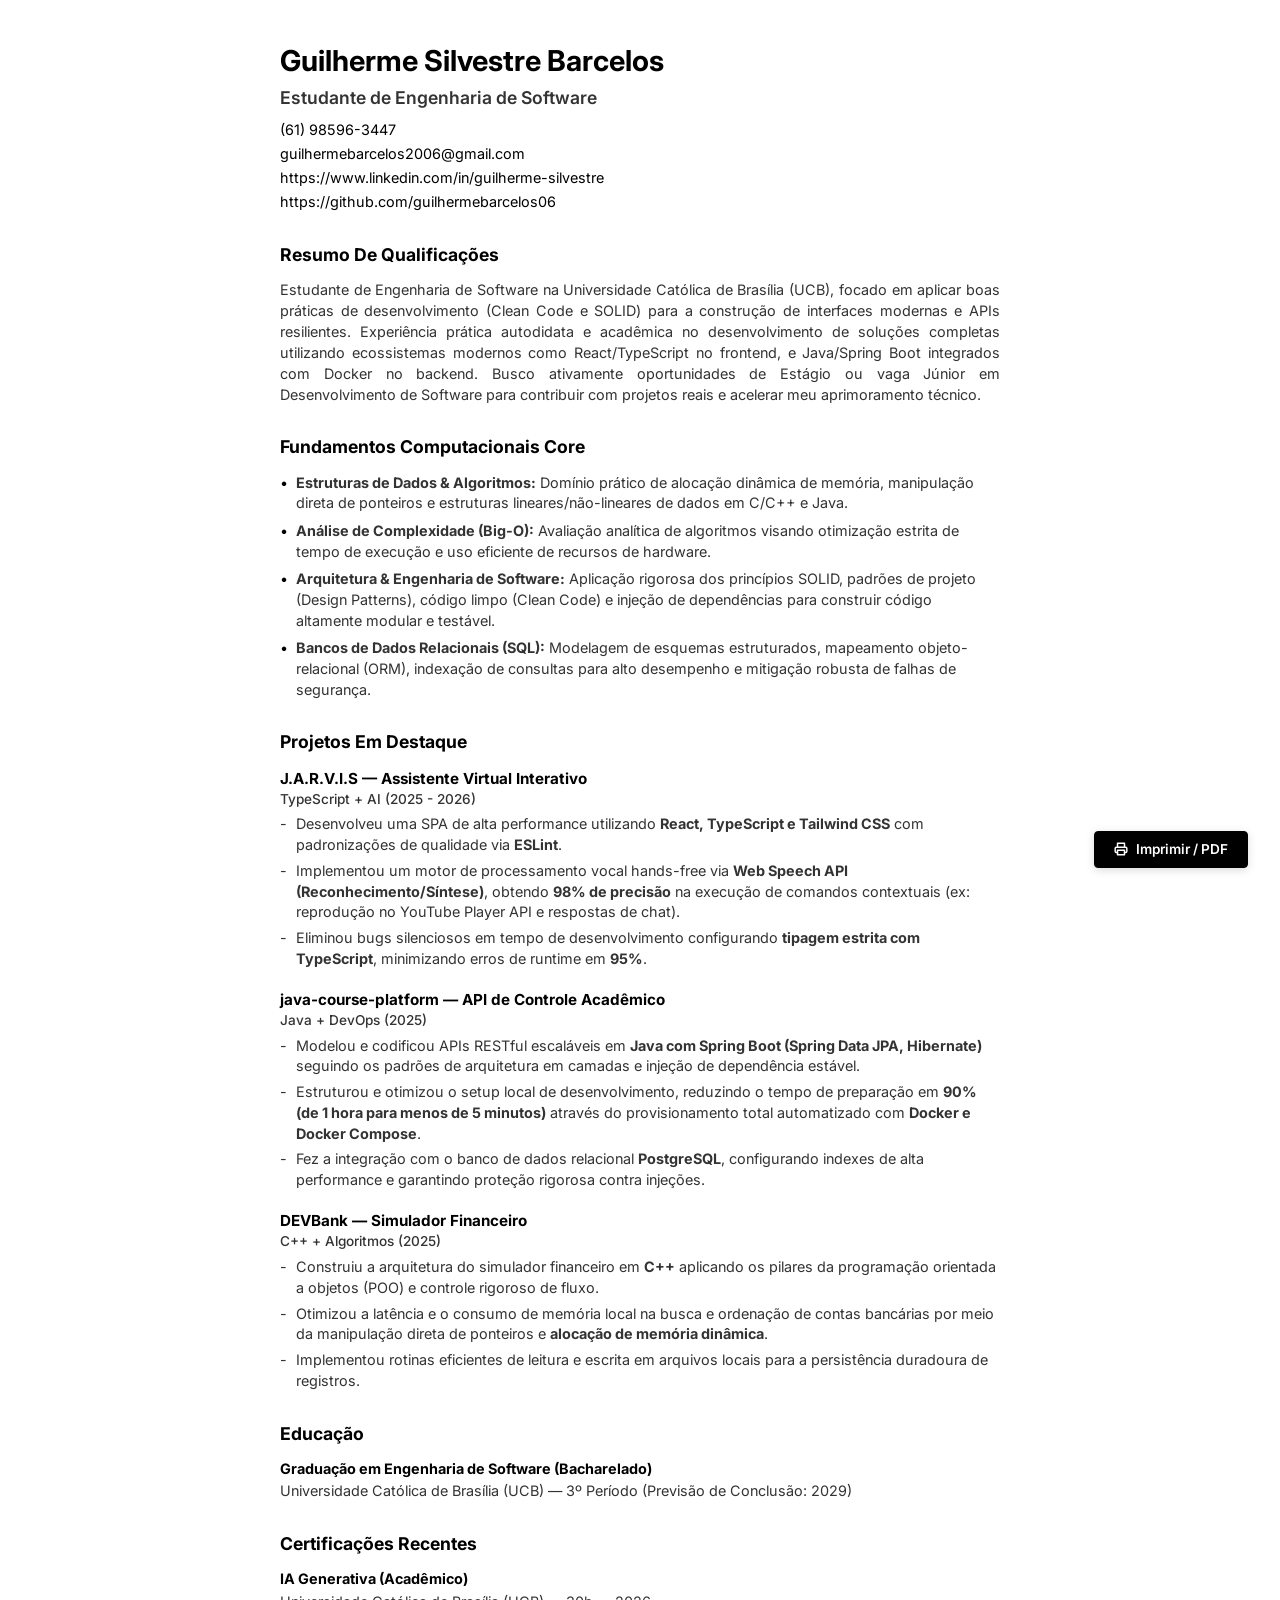
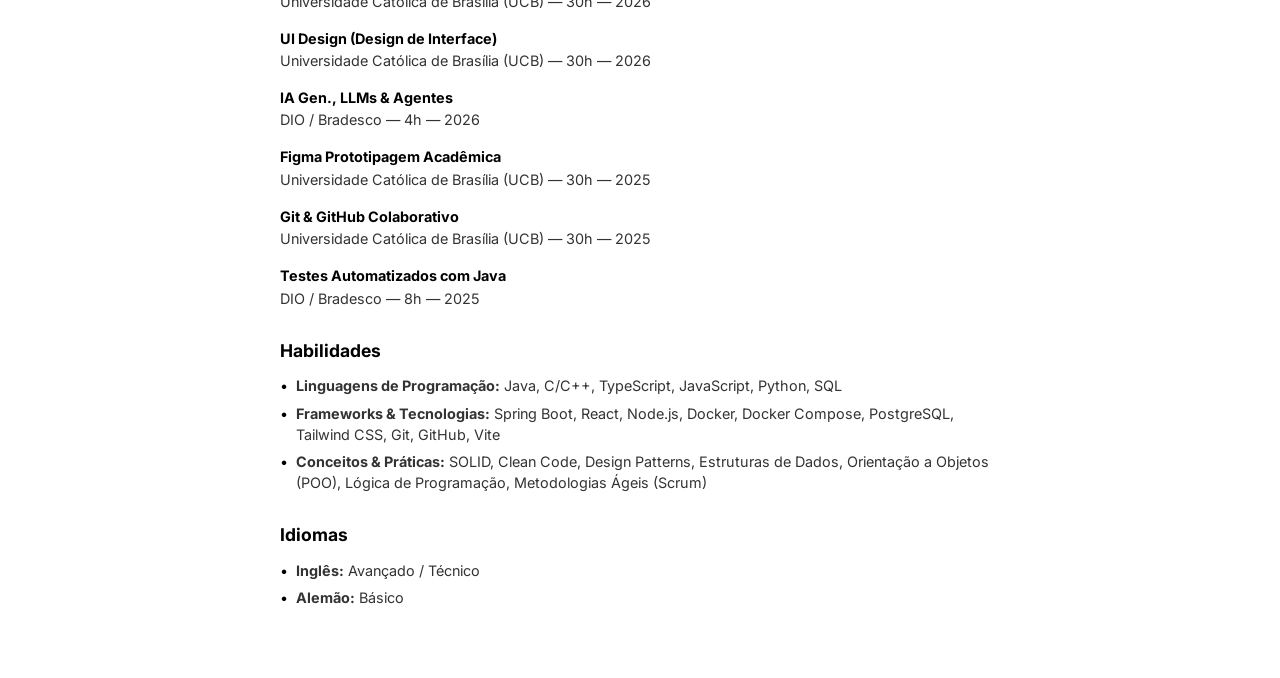
==== commit d3b92f2f: "style: redesign resume to clean B&W single-column format without emojis" ====
--- a/curriculo_premium.html
+++ b/curriculo_premium.html
@@ -3,1032 +3,404 @@
 <head>
   <meta charset="UTF-8">
   <meta name="viewport" content="width=device-width, initial-scale=1.0">
-  <title>Guilherme Silvestre Barcelos - Currículo Premium</title>
+  <title>Guilherme Silvestre Barcelos - Currículo</title>
   
-  <!-- Fontes Premium -->
   <link rel="preconnect" href="https://fonts.googleapis.com">
   <link rel="preconnect" href="https://fonts.gstatic.com" crossorigin>
-  <link href="https://fonts.googleapis.com/css2?family=Inter:wght@300;400;500;600;700&family=Outfit:wght@400;500;600;700;800&display=swap" rel="stylesheet">
+  <link href="https://fonts.googleapis.com/css2?family=Inter:wght@400;500;600;700&display=swap" rel="stylesheet">
   
   <style>
-    /* --------------------------------------------------
-       SISTEMA DE DESIGN (CSS VARIÁVEIS)
-    -------------------------------------------------- */
     :root {
-      --bg-gradient: radial-gradient(circle at 50% 50%, #060913 0%, #020308 100%);
-      --card-bg: rgba(10, 15, 30, 0.5);
-      --card-border: rgba(255, 255, 255, 0.08);
-      --card-border-hover: rgba(0, 242, 254, 0.3);
-      --primary: #00f2fe;
-      --secondary: #4facfe;
-      --accent: #a18cd1;
-      --text-main: #f8fafc;
-      --text-muted: #94a3b8;
-      --text-highlight: #38bdf8;
-      --shadow-color: rgba(0, 242, 254, 0.15);
-      --glow-light: 0 0 25px var(--shadow-color);
-      --transition-smooth: all 0.4s cubic-bezier(0.16, 1, 0.3, 1);
-      
-      /* Variáveis de Adaptação de Cores */
-      --name-gradient: linear-gradient(135deg, #ffffff 30%, #a1a8c0 100%);
-      --skill-pill-bg: rgba(255, 255, 255, 0.04);
-      --card-inner-bg: rgba(255, 255, 255, 0.02);
-      --lang-bar-bg: rgba(255, 255, 255, 0.08);
-      --bg-solid: #040612;
-      --avatar-border: #0d1224;
-    }
-
-    .light-theme {
-      --bg-gradient: radial-gradient(circle at 50% 50%, #f8fafc 0%, #e2e8f0 100%);
-      --card-bg: rgba(255, 255, 255, 0.82);
-      --card-border: rgba(15, 23, 42, 0.12);
-      --card-border-hover: rgba(14, 165, 233, 0.5);
-      --primary: #0284c7;
-      --secondary: #0ea5e9;
-      --accent: #7c3aed;
-      --text-main: #0f172a;
-      --text-muted: #334155;
-      --text-highlight: #0284c7;
-      --shadow-color: rgba(14, 165, 233, 0.12);
-      --glow-light: 0 0 25px var(--shadow-color);
-      
-      /* Variáveis de Adaptação de Cores */
-      --name-gradient: linear-gradient(135deg, #0f172a 30%, #334155 100%);
-      --skill-pill-bg: rgba(15, 23, 42, 0.04);
-      --card-inner-bg: rgba(15, 23, 42, 0.02);
-      --lang-bar-bg: rgba(15, 23, 42, 0.08);
-      --bg-solid: #f8fafc;
-      --avatar-border: #f8fafc;
-    }
-
-    /* --------------------------------------------------
-       BACKGROUND CANVAS STYLING & ACCELERATION
-    -------------------------------------------------- */
-    #bgCanvas {
-      position: fixed;
-      top: 0;
-      left: 0;
-      width: 100%;
-      height: 100%;
-      z-index: -10;
-      pointer-events: none;
-      display: block;
-      transform: translate3d(0, 0, 0); /* Força aceleração por GPU */
-      backface-visibility: hidden;
-    }
-
-    /* --------------------------------------------------
-       RESET E ESTILOS GERAIS
-    -------------------------------------------------- */
+      --bg: #ffffff;
+      --text: #000000;
+      --text-muted: #333333;
+      --primary: #000000;
+      --font-family: 'Inter', -apple-system, BlinkMacSystemFont, "Segoe UI", Roboto, Helvetica, Arial, sans-serif;
+    }
+    
     * {
       box-sizing: border-box;
       margin: 0;
       padding: 0;
-      transition: background-color 0.5s cubic-bezier(0.16, 1, 0.3, 1), 
-                  border-color 0.5s cubic-bezier(0.16, 1, 0.3, 1), 
-                  box-shadow 0.5s cubic-bezier(0.16, 1, 0.3, 1),
-                  color 0.3s ease;
-    }
-    
-    html {
-      background: var(--bg-gradient);
-      min-height: 100vh;
     }
     
     body {
-      font-family: 'Inter', sans-serif;
-      background: transparent;
-      color: var(--text-main);
-      min-height: 100vh;
-      line-height: 1.6;
-      padding: 3rem 1.5rem;
+      font-family: var(--font-family);
+      background-color: var(--bg);
+      color: var(--text);
+      line-height: 1.45;
+      padding: 2.5rem 3rem;
       display: flex;
       justify-content: center;
       align-items: flex-start;
-      overflow-x: hidden;
-    }
-
-    strong {
-      color: var(--text-main);
+    }
+    
+    .resume-container {
+      width: 100%;
+      max-width: 720px;
+      margin: 0 auto;
+      background: #ffffff;
+    }
+    
+    /* CABEÇALHO */
+    .header {
+      margin-bottom: 1.8rem;
+    }
+    
+    .name {
+      font-size: 1.8rem;
       font-weight: 700;
-    }
-
-    .container {
-      width: 100%;
-      max-width: 1100px;
-      margin: 0 auto;
-      display: grid;
-      grid-template-columns: 340px 1fr;
-      gap: 2.5rem;
+      color: var(--primary);
+      margin-bottom: 0.2rem;
+    }
+    
+    .title {
+      font-size: 1.1rem;
+      font-weight: 600;
+      color: var(--text-muted);
+      margin-bottom: 0.6rem;
+    }
+    
+    .contact-info {
+      display: flex;
+      flex-direction: column;
+      gap: 0.2rem;
+      font-size: 0.9rem;
+      color: var(--text);
+    }
+    
+    .contact-info a {
+      color: var(--text);
+      text-decoration: none;
+    }
+    
+    .contact-info a:hover {
+      text-decoration: underline;
+    }
+    
+    /* SEÇÕES */
+    .section {
+      margin-bottom: 1.8rem;
+    }
+    
+    .section-title {
+      font-size: 1.1rem;
+      font-weight: 700;
+      color: var(--primary);
+      margin-bottom: 0.8rem;
+      text-transform: capitalize;
+    }
+    
+    .profile-text {
+      font-size: 0.9rem;
+      color: var(--text-muted);
+      text-align: justify;
+    }
+    
+    /* LISTAS E BULLETS */
+    .bullet-list {
+      list-style: none;
+      display: flex;
+      flex-direction: column;
+      gap: 0.4rem;
+    }
+    
+    .bullet-list li {
       position: relative;
-    }
-
-    /* --------------------------------------------------
-       BOTÃO FLUTUANTE DE IMPRESSÃO
-    -------------------------------------------------- */
+      padding-left: 1rem;
+      font-size: 0.9rem;
+      color: var(--text-muted);
+    }
+    
+    .bullet-list li::before {
+      content: "•";
+      position: absolute;
+      left: 0;
+      color: var(--primary);
+    }
+    
+    /* ITENS DE EXPERIÊNCIA/PROJETOS */
+    .item-group {
+      display: flex;
+      flex-direction: column;
+      gap: 1.2rem;
+    }
+    
+    .item-header {
+      margin-bottom: 0.2rem;
+    }
+    
+    .item-title {
+      font-size: 0.95rem;
+      font-weight: 700;
+      color: var(--text);
+    }
+    
+    .item-date {
+      font-size: 0.85rem;
+      color: var(--text-muted);
+      margin-bottom: 0.3rem;
+      font-weight: 500;
+    }
+    
+    .item-bullets {
+      list-style: none;
+      display: flex;
+      flex-direction: column;
+      gap: 0.3rem;
+    }
+    
+    .item-bullets li {
+      position: relative;
+      padding-left: 1rem;
+      font-size: 0.9rem;
+      color: var(--text-muted);
+    }
+    
+    .item-bullets li::before {
+      content: "-";
+      position: absolute;
+      left: 0;
+      color: var(--text-muted);
+    }
+    
+    /* ACADÊMICO E OUTROS */
+    .edu-block {
+      display: flex;
+      flex-direction: column;
+      gap: 1rem;
+    }
+    
+    .edu-item {
+      font-size: 0.9rem;
+    }
+    
+    .edu-title {
+      font-weight: 700;
+      color: var(--text);
+    }
+    
+    .edu-details {
+      color: var(--text-muted);
+      margin-top: 0.1rem;
+    }
+    
+    /* BOTÃO FLUTUANTE PARA IMPRESSÃO */
     .action-panel {
       position: fixed;
       bottom: 2rem;
       right: 2rem;
       z-index: 100;
-      display: flex;
-      gap: 1rem;
-    }
-
-    .btn-premium {
-      font-family: 'Outfit', sans-serif;
-      background: linear-gradient(135deg, var(--secondary) 0%, var(--primary) 100%);
-      color: #040612;
-      border: none;
-      padding: 0.9rem 1.8rem;
-      border-radius: 50px;
-      font-weight: 700;
-      font-size: 0.95rem;
+    }
+ 
+    .btn-print {
+      font-family: var(--font-family);
+      background: #000000;
+      color: #ffffff;
+      border: 1px solid #000000;
+      padding: 0.6rem 1.2rem;
+      border-radius: 4px;
+      font-weight: 600;
+      font-size: 0.85rem;
       cursor: pointer;
-      box-shadow: 0 8px 30px rgba(0, 242, 254, 0.35);
       display: flex;
       align-items: center;
       gap: 0.5rem;
-      transition: var(--transition-smooth);
-    }
-
-    .btn-premium:hover {
-      transform: translateY(-4px);
-      box-shadow: 0 12px 40px rgba(0, 242, 254, 0.5);
-    }
-
-    .btn-premium svg {
-      transition: transform 0.3s ease;
-    }
-    
-    .btn-premium:hover svg {
-      transform: scale(1.15);
-    }
-
-    /* --------------------------------------------------
-       SIDEBAR ESQUERDA (PERFIL E CONTATOS)
-    -------------------------------------------------- */
-    .sidebar {
-      display: flex;
-      flex-column: 1;
-      flex-direction: column;
-      gap: 2rem;
-    }
-
-    .profile-card {
-      background: var(--card-bg);
-      border: 1px solid var(--card-border);
-      backdrop-filter: blur(16px);
-      border-radius: 24px;
-      padding: 2.5rem 2rem;
-      text-align: center;
-      transition: var(--transition-smooth);
-      position: relative;
-      overflow: hidden;
-    }
-
-    .profile-card::before {
-      content: '';
-      position: absolute;
-      top: -50%;
-      left: -50%;
-      width: 200%;
-      height: 200%;
-      background: radial-gradient(circle, rgba(0, 242, 254, 0.08) 0%, transparent 60%);
-      pointer-events: none;
-    }
-
-    .profile-card:hover {
-      border-color: var(--card-border-hover);
-      box-shadow: var(--glow-light);
-      transform: translateY(-5px);
-    }
-
-    .avatar-wrapper {
-      position: relative;
-      width: 140px;
-      height: 140px;
-      margin: 0 auto 1.5rem;
-    }
-
-    .avatar-glow {
-      position: absolute;
-      top: -4px;
-      left: -4px;
-      right: -4px;
-      bottom: -4px;
-      background: linear-gradient(135deg, var(--primary), var(--accent));
-      border-radius: 50%;
-      z-index: 1;
-      opacity: 0.8;
-      filter: blur(4px);
-      animation: rotateGlow 8s linear infinite;
-    }
-
-    .avatar {
-      position: relative;
-      width: 100%;
-      height: 100%;
-      border-radius: 50%;
-      border: 4px solid var(--avatar-border);
-      object-fit: cover;
-      z-index: 2;
-    }
-
-    @keyframes rotateGlow {
-      from { transform: rotate(0deg); }
-      to { transform: rotate(360deg); }
-    }
-
-    .name {
-      font-family: 'Outfit', sans-serif;
-      font-size: 1.8rem;
-      font-weight: 800;
-      letter-spacing: -0.03em;
-      margin-bottom: 0.5rem;
-      background: var(--name-gradient);
-      -webkit-background-clip: text;
-      -webkit-text-fill-color: transparent;
-    }
-
-    .tagline {
-      font-size: 0.95rem;
-      color: var(--primary);
-      font-weight: 600;
-      text-transform: uppercase;
-      letter-spacing: 0.05em;
-      margin-bottom: 1.5rem;
-    }
-
-    .contact-list {
-      list-style: none;
-      text-align: left;
-      display: flex;
-      flex-direction: column;
-      gap: 1rem;
-      border-top: 1px solid var(--card-border);
-      padding-top: 1.5rem;
-    }
-
-    .contact-item {
-      display: flex;
-      align-items: center;
-      gap: 0.8rem;
-      color: var(--text-muted);
-      font-size: 0.88rem;
-      text-decoration: none;
-      transition: var(--transition-smooth);
-    }
-
-    .contact-item:hover {
-      color: var(--text-main);
-    }
-
-    .contact-item svg {
-      width: 18px;
-      height: 18px;
-      color: var(--primary);
-      flex-shrink: 0;
-    }
-
-    /* CARD DE HABILIDADES */
-    .skills-card {
-      background: var(--card-bg);
-      border: 1px solid var(--card-border);
-      backdrop-filter: blur(16px);
-      border-radius: 24px;
-      padding: 2rem;
-      transition: var(--transition-smooth);
-    }
-
-    .skills-card:hover {
-      border-color: var(--card-border-hover);
-      box-shadow: var(--glow-light);
-    }
-
-    .section-title-small {
-      font-family: 'Outfit', sans-serif;
-      font-size: 1.2rem;
-      font-weight: 700;
-      margin-bottom: 1.2rem;
-      display: flex;
-      align-items: center;
-      gap: 0.6rem;
-      color: var(--text-main);
-      border-bottom: 1px solid var(--card-border);
-      padding-bottom: 0.5rem;
-    }
-
-    .skills-grid {
-      display: flex;
-      flex-wrap: wrap;
-      gap: 0.6rem;
-    }
-
-    .skill-pill {
-      background: var(--skill-pill-bg);
-      border: 1px solid var(--card-border);
-      color: var(--text-muted);
-      padding: 0.4rem 0.8rem;
-      border-radius: 12px;
-      font-size: 0.82rem;
-      font-weight: 500;
-      transition: var(--transition-smooth);
-      cursor: default;
-    }
-
-    .skill-pill:hover {
-      background: rgba(0, 242, 254, 0.08);
-      border-color: var(--primary);
-      color: var(--primary);
-      transform: translateY(-2px);
-    }
-
-    .education-item {
-      margin-bottom: 1rem;
-    }
-
-    .education-school {
-      font-weight: 600;
-      font-size: 0.95rem;
-      color: var(--text-main);
-    }
-
-    .education-degree {
-      font-size: 0.85rem;
-      color: var(--text-muted);
-    }
-
-    .education-year {
-      font-size: 0.8rem;
-      color: var(--primary);
-      font-weight: 600;
-      margin-top: 0.2rem;
-    }
-
-    /* --------------------------------------------------
-       CONTEÚDO PRINCIPAL (DIREITO)
-    -------------------------------------------------- */
-    .main-content {
-      display: flex;
-      flex-direction: column;
-      gap: 2rem;
-    }
-
-    .content-section {
-      background: var(--card-bg);
-      border: 1px solid var(--card-border);
-      backdrop-filter: blur(16px);
-      border-radius: 24px;
-      padding: 2.5rem;
-      transition: var(--transition-smooth);
-    }
-
-    .content-section:hover {
-      border-color: var(--card-border-hover);
-    }
-
-    .section-title {
-      font-family: 'Outfit', sans-serif;
-      font-size: 1.6rem;
-      font-weight: 800;
-      margin-bottom: 1.5rem;
-      display: flex;
-      align-items: center;
-      gap: 0.8rem;
-      color: var(--text-main);
-      position: relative;
-    }
-
-    .section-title::after {
-      content: '';
-      position: absolute;
-      bottom: -6px;
-      left: 0;
-      width: 45px;
-      height: 3px;
-      background: linear-gradient(90deg, var(--primary), var(--secondary));
-      border-radius: 2px;
-    }
-
-    .about-text {
-      color: var(--text-muted);
-      font-size: 1rem;
-      line-height: 1.7;
-    }
-
-    /* PROJETOS GRID */
-    .projects-timeline {
-      display: flex;
-      flex-direction: column;
-      gap: 2.2rem;
-    }
-
-    .project-card {
-      position: relative;
-      padding-left: 1.8rem;
-      border-left: 2px solid var(--card-border);
-      transition: var(--transition-smooth);
-    }
-
-    .project-card::before {
-      content: '';
-      position: absolute;
-      left: -6px;
-      top: 6px;
-      width: 10px;
-      height: 10px;
-      background-color: var(--primary);
-      border: 2px solid var(--bg-solid);
-      border-radius: 50%;
-      box-shadow: 0 0 10px var(--primary);
-      transition: var(--transition-smooth);
-    }
-
-    .project-card:hover {
-      border-left-color: var(--primary);
-    }
-
-    .project-card:hover::before {
-      background-color: #ffffff;
-      box-shadow: 0 0 15px #ffffff;
-      transform: scale(1.3);
-    }
-
-    .project-header {
-      display: flex;
-      justify-content: space-between;
-      align-items: flex-start;
-      margin-bottom: 0.6rem;
-      flex-wrap: wrap;
-      gap: 0.5rem;
-    }
-
-    .project-title {
-      font-family: 'Outfit', sans-serif;
-      font-size: 1.25rem;
-      font-weight: 700;
-      color: var(--text-main);
-      display: flex;
-      align-items: center;
-      gap: 0.6rem;
-    }
-
-    .project-link {
-      color: var(--text-muted);
-      text-decoration: none;
-      transition: var(--transition-smooth);
-    }
-
-    .project-link:hover {
-      color: var(--primary);
-    }
-
-    .project-badge {
-      font-family: 'Outfit', sans-serif;
-      background: rgba(0, 242, 254, 0.1);
-      border: 1px solid rgba(0, 242, 254, 0.2);
-      color: var(--primary);
-      font-size: 0.72rem;
-      font-weight: 700;
-      padding: 0.2rem 0.6rem;
-      border-radius: 30px;
-      text-transform: uppercase;
-      letter-spacing: 0.05em;
-    }
-
-    .project-description {
-      color: var(--text-highlight);
-      font-size: 0.88rem;
-      font-weight: 500;
-      margin-bottom: 0.8rem;
-    }
-
-    .project-bullets {
-      list-style-type: none;
-      display: flex;
-      flex-direction: column;
-      gap: 0.6rem;
-    }
-
-    .project-bullets li {
-      position: relative;
-      padding-left: 1.2rem;
-      font-size: 0.92rem;
-      color: var(--text-muted);
-    }
-
-    .project-bullets li::before {
-      content: '⚡';
-      position: absolute;
-      left: 0;
-      top: 1px;
-      font-size: 0.8rem;
-      opacity: 0.8;
-    }
-
-    .project-bullets strong {
-      color: var(--text-main);
-    }
-
-    /* IDIOMAS */
-    .languages-grid {
-      display: grid;
-      grid-template-columns: repeat(auto-fit, minmax(200px, 1fr));
-      gap: 1.5rem;
-    }
-
-    .lang-item {
-      background: var(--card-inner-bg);
-      border: 1px solid var(--card-border);
-      border-radius: 16px;
-      padding: 1.2rem;
-      display: flex;
-      flex-direction: column;
-      gap: 0.4rem;
-    }
-
-    .lang-name {
-      font-family: 'Outfit', sans-serif;
-      font-weight: 700;
-      color: var(--text-main);
-    }
-
-    .lang-level {
-      color: var(--primary);
-      font-size: 0.85rem;
-      font-weight: 600;
-    }
-
-    .lang-bar {
-      width: 100%;
-      height: 4px;
-      background: var(--lang-bar-bg);
-      border-radius: 10px;
-      overflow: hidden;
-      margin-top: 0.3rem;
-    }
-
-    .lang-bar-fill {
-      height: 100%;
-      background: linear-gradient(90deg, var(--secondary), var(--primary));
-      border-radius: 10px;
-    }
-
-    /* --------------------------------------------------
-       RESPONSIVIDADE (MOBILE E TABLET)
-    -------------------------------------------------- */
-    @media (max-width: 850px) {
-      body {
-        padding: 1.5rem 1rem;
-      }
-      .container {
-        grid-template-columns: 1fr;
-        gap: 1.5rem;
-      }
-      .action-panel {
-        bottom: 1rem;
-        right: 1rem;
-      }
-      .btn-premium {
-        padding: 0.75rem 1.4rem;
-        font-size: 0.85rem;
-      }
-    }
-
-    /* --------------------------------------------------
-       ESTILOS DE IMPRESSÃO (PDF / IMPRESSORA)
-       ESSES ESTILOS TORNAM O CURRÍCULO 100% ATS-FRIENDLY
-    -------------------------------------------------- */
+      box-shadow: 0 2px 8px rgba(0, 0, 0, 0.15);
+      transition: all 0.2s ease;
+    }
+ 
+    .btn-print:hover {
+      background: #333333;
+      border-color: #333333;
+    }
+    
+    /* IMPRESSÃO */
     @media print {
       body {
-        background: #ffffff !important;
-        color: #000000 !important;
-        padding: 0 !important;
-        margin: 0 !important;
-        font-size: 8.5pt !important;
-        line-height: 1.25 !important;
-        display: block !important;
-      }
-      .container {
-        display: grid !important;
-        grid-template-columns: 220px 1fr !important;
-        gap: 1.2rem !important;
-        margin: 0 !important;
-        padding: 0.3cm 0.4cm !important;
-        width: 100% !important;
-      }
-      .sidebar {
-        width: 220px !important;
-      }
-      #bgCanvas, .action-panel, .avatar-wrapper, .avatar-glow {
+        padding: 0;
+        margin: 0;
+        background-color: #ffffff;
+      }
+      .resume-container {
+        max-width: 100%;
+      }
+      .action-panel {
         display: none !important;
       }
-      .profile-card, .skills-card, .content-section, .lang-item {
-        background: none !important;
-        border: none !important;
-        padding: 0 !important;
-        margin-bottom: 0.4rem !important;
-        border-radius: 0 !important;
-        box-shadow: none !important;
-        transform: none !important;
-        text-align: left !important;
-      }
-      .profile-card {
-        border-bottom: 1.5px solid #000000 !important;
-        padding-bottom: 0.4rem !important;
-      }
       .name {
-        font-size: 16pt !important;
-        color: #000000 !important;
-        -webkit-text-fill-color: initial !important;
-        margin-bottom: 0.1rem !important;
-      }
-      .tagline {
-        font-size: 9pt !important;
-        color: #333333 !important;
-        margin-bottom: 0.2rem !important;
-      }
-      .contact-list {
-        display: flex !important;
-        flex-direction: column !important;
-        gap: 0.2rem !important;
-        border-top: none !important;
-        padding-top: 0 !important;
-      }
-      .contact-item {
-        color: #000000 !important;
-        font-size: 7.8pt !important;
-      }
-      .contact-item svg {
-        display: none !important;
-      }
-      .section-title, .section-title-small {
-        font-size: 10pt !important;
-        color: #000000 !important;
-        border-bottom: 1px solid #000000 !important;
-        padding-bottom: 0.1rem !important;
-        margin-bottom: 0.3rem !important;
-        margin-top: 0.4rem !important;
-      }
-      .section-title::after {
-        display: none !important;
-      }
-      .skills-grid {
-        display: flex !important;
-        flex-wrap: wrap !important;
-        gap: 0.3rem !important;
-      }
-      .skill-pill {
-        display: inline-block !important;
-        background: #f1f5f9 !important;
-        border: 1px solid #cbd5e1 !important;
-        color: #334155 !important;
-        padding: 0.1rem 0.35rem !important;
-        border-radius: 6px !important;
-        font-size: 7.5pt !important;
-      }
-      .project-card {
-        border-left: none !important;
-        padding-left: 0 !important;
-        margin-bottom: 0.45rem !important;
-        page-break-inside: avoid !important;
-      }
-      .project-card::before {
-        display: none !important;
-      }
-      .project-title {
-        font-size: 9.5pt !important;
-        color: #000000 !important;
-      }
-      .project-badge {
-        border: 1px solid #94a3b8 !important;
-        background: #f8fafc !important;
-        color: #475569 !important;
-        font-size: 7pt !important;
-        padding: 0.05rem 0.3rem !important;
-      }
-      .project-description {
-        font-size: 8pt !important;
-        color: #334155 !important;
-        margin-bottom: 0.2rem !important;
-      }
-      .project-bullets li {
-        color: #334155 !important;
-        font-size: 8pt !important;
-        padding-left: 0.8rem !important;
-      }
-      .project-bullets li::before {
-        content: '• ' !important;
-      }
-      .languages-grid {
-        grid-template-columns: 1fr 1fr !important;
-        gap: 0.5rem !important;
-      }
-      .education-item {
-        margin-bottom: 0.3rem !important;
-      }
-      .lang-bar {
-        display: none !important;
+        font-size: 20pt;
+      }
+      .title {
+        font-size: 12pt;
+      }
+      .section-title {
+        font-size: 11pt;
+      }
+      .profile-text, .bullet-list li, .item-bullets li, .edu-item {
+        font-size: 9.5pt;
       }
     }
   </style>
 </head>
 <body>
-
-  <!-- Canvas de Fundo de Clima Dinâmico (Lago e Montanhas) -->
-  <canvas id="bgCanvas"></canvas>
-
+ 
   <!-- BOTÃO FLUTUANTE PARA IMPRESSÃO -->
   <div class="action-panel">
-    <button class="btn-premium" onclick="window.print()">
-      <svg width="20" height="20" viewBox="0 0 24 24" fill="none" stroke="currentColor" stroke-width="2.5" stroke-linecap="round" stroke-linejoin="round"><path d="M6 9V2h12v7"></path><path d="M6 18H4a2 2 0 0 1-2-2v-5a2 2 0 0 1 2-2h16a2 2 0 0 1 2 2v5a2 2 0 0 1-2 2h-2"></path><rect x="6" y="14" width="12" height="8"></rect></svg>
+    <button class="btn-print" onclick="window.print()">
+      <svg width="14" height="14" viewBox="0 0 24 24" fill="none" stroke="currentColor" stroke-width="2.5" stroke-linecap="round" stroke-linejoin="round"><path d="M6 9V2h12v7"></path><path d="M6 18H4a2 2 0 0 1-2-2v-5a2 2 0 0 1 2-2h16a2 2 0 0 1 2 2v5a2 2 0 0 1-2 2h-2"></path><rect x="6" y="14" width="12" height="8"></rect></svg>
       Imprimir / PDF
     </button>
   </div>
-
-  <div class="container">
-    
-    <!-- SIDEBAR ESQUERDA -->
-    <aside class="sidebar">
-      
-      <!-- PERFIL PRINCIPAL -->
-      <div class="profile-card">
-        <div class="avatar-wrapper">
-          <div class="avatar-glow"></div>
-          <img class="avatar" src="https://avatars.githubusercontent.com/u/202423426?v=4" alt="Guilherme Silvestre Barcelos">
-        </div>
-        <h1 class="name">Guilherme S. Barcelos</h1>
-        <div class="tagline">Engenharia de Software</div>
+ 
+  <div class="resume-container">
+    
+    <!-- CABEÇALHO -->
+    <header class="header">
+      <h1 class="name">Guilherme Silvestre Barcelos</h1>
+      <div class="title">Estudante de Engenharia de Software</div>
+      <div class="contact-info">
+        <span>(61) 98596-3447</span>
+        <span><a href="mailto:guilhermebarcelos2006@gmail.com">guilhermebarcelos2006@gmail.com</a></span>
+        <span><a href="https://www.linkedin.com/in/guilherme-silvestre-barcelos-246586354/" target="_blank">https://www.linkedin.com/in/guilherme-silvestre</a></span>
+        <span><a href="https://github.com/guilhermebarcelos06" target="_blank">https://github.com/guilhermebarcelos06</a></span>
+      </div>
+    </header>
+    
+    <!-- OBJETIVO & PERFIL -->
+    <section class="section">
+      <h2 class="section-title">Resumo de qualificações</h2>
+      <p class="profile-text">
+        Estudante de Engenharia de Software na Universidade Católica de Brasília (UCB), focado em aplicar boas práticas de desenvolvimento (Clean Code e SOLID) para a construção de interfaces modernas e APIs resilientes. Experiência prática autodidata e acadêmica no desenvolvimento de soluções completas utilizando ecossistemas modernos como React/TypeScript no frontend, e Java/Spring Boot integrados com Docker no backend. Busco ativamente oportunidades de Estágio ou vaga Júnior em Desenvolvimento de Software para contribuir com projetos reais e acelerar meu aprimoramento técnico.
+      </p>
+    </section>
+    
+    <!-- FUNDAMENTOS CORE -->
+    <section class="section">
+      <h2 class="section-title">Fundamentos computacionais core</h2>
+      <ul class="bullet-list">
+        <li><strong>Estruturas de Dados & Algoritmos:</strong> Domínio prático de alocação dinâmica de memória, manipulação direta de ponteiros e estruturas lineares/não-lineares de dados em C/C++ e Java.</li>
+        <li><strong>Análise de Complexidade (Big-O):</strong> Avaliação analítica de algoritmos visando otimização estrita de tempo de execução e uso eficiente de recursos de hardware.</li>
+        <li><strong>Arquitetura & Engenharia de Software:</strong> Aplicação rigorosa dos princípios SOLID, padrões de projeto (Design Patterns), código limpo (Clean Code) e injeção de dependências para construir código altamente modular e testável.</li>
+        <li><strong>Bancos de Dados Relacionais (SQL):</strong> Modelagem de esquemas estruturados, mapeamento objeto-relacional (ORM), indexação de consultas para alto desempenho e mitigação robusta de falhas de segurança.</li>
+      </ul>
+    </section>
+ 
+    <!-- PROJETOS DE DESTAQUE -->
+    <section class="section">
+      <h2 class="section-title">Projetos em destaque</h2>
+      <div class="item-group">
         
-        <ul class="contact-list">
-          <li>
-            <a class="contact-item" href="tel:+5561985963447">
-              <svg fill="none" stroke="currentColor" stroke-width="2" viewBox="0 0 24 24"><path stroke-linecap="round" stroke-linejoin="round" d="M3 5a2 2 0 012-2h3.28a1 1 0 01.94.725l.548 2.2a1 1 0 01-.321.988l-1.305.98a10.582 10.582 0 004.872 4.872l.98-1.305a1 1 0 01.988-.321l2.2.548a1 1 0 01.725.94V19a2 2 0 01-2 2h-1C9.716 21 3 14.284 3 6V5z"></path></svg>
-              (61) 98596-3447
-            </a>
-          </li>
-          <li>
-            <a class="contact-item" href="mailto:guilhermebarcelos2006@gmail.com">
-              <svg fill="none" stroke="currentColor" stroke-width="2" viewBox="0 0 24 24"><path stroke-linecap="round" stroke-linejoin="round" d="M3 8l7.89 5.26a2 2 0 002.22 0L21 8M5 19h14a2 2 0 002-2V7a2 2 0 00-2-2H5a2 2 0 00-2 2v10a2 2 0 002 2z"></path></svg>
-              guilhermebarcelos2006@gmail.com
-            </a>
-          </li>
-          <li>
-            <a class="contact-item" href="https://www.linkedin.com/in/guilherme-silvestre-barcelos-246586354/" target="_blank">
-              <svg fill="none" stroke="currentColor" stroke-width="2" viewBox="0 0 24 24"><path stroke-linecap="round" stroke-linejoin="round" d="M21 12a9 9 0 01-9 9m9-9a9 9 0 00-9-9m9 9H3m9 9a9 9 0 01-9-9m9 9c1.657 0 3-4.03 3-9s-1.343-9-3-9m0 18c-1.657 0-3-4.03-3-9s1.343-9 3-9m-9 9a9 9 0 019-9"></path></svg>
-              in/guilherme-silvestre
-            </a>
-          </li>
-          <li>
-            <a class="contact-item" href="https://github.com/guilhermebarcelos06" target="_blank">
-              <svg fill="none" stroke="currentColor" stroke-width="2" viewBox="0 0 24 24"><path stroke-linecap="round" stroke-linejoin="round" d="M10 20l4-16m4 4l4 4-4 4M6 16l-4-4 4-4"></path></svg>
-              github/guilhermebarcelos06
-            </a>
-          </li>
-          <li class="contact-item">
-            <svg fill="none" stroke="currentColor" stroke-width="2" viewBox="0 0 24 24"><path stroke-linecap="round" stroke-linejoin="round" d="M17.657 16.657L13.414 20.9a1.998 1.998 0 01-2.827 0l-4.244-4.243a8 8 0 1111.314 0z"></path><path stroke-linecap="round" stroke-linejoin="round" d="M15 11a3 3 0 11-6 0 3 3 0 016 0z"></path></svg>
-            Brasília - DF, Brasil
-          </li>
-        </ul>
+        <!-- PROJETO 1 -->
+        <div>
+          <div class="item-header">
+            <h3 class="item-title">J.A.R.V.I.S — Assistente Virtual Interativo</h3>
+            <div class="item-date">TypeScript + AI (2025 - 2026)</div>
+          </div>
+          <ul class="item-bullets">
+            <li>Desenvolveu uma SPA de alta performance utilizando <strong>React, TypeScript e Tailwind CSS</strong> com padronizações de qualidade via <strong>ESLint</strong>.</li>
+            <li>Implementou um motor de processamento vocal hands-free via <strong>Web Speech API (Reconhecimento/Síntese)</strong>, obtendo <strong>98% de precisão</strong> na execução de comandos contextuais (ex: reprodução no YouTube Player API e respostas de chat).</li>
+            <li>Eliminou bugs silenciosos em tempo de desenvolvimento configurando <strong>tipagem estrita com TypeScript</strong>, minimizando erros de runtime em <strong>95%</strong>.</li>
+          </ul>
+        </div>
+        
+        <!-- PROJETO 2 -->
+        <div>
+          <div class="item-header">
+            <h3 class="item-title">java-course-platform — API de Controle Acadêmico</h3>
+            <div class="item-date">Java + DevOps (2025)</div>
+          </div>
+          <ul class="item-bullets">
+            <li>Modelou e codificou APIs RESTful escaláveis em <strong>Java com Spring Boot (Spring Data JPA, Hibernate)</strong> seguindo os padrões de arquitetura em camadas e injeção de dependência estável.</li>
+            <li>Estruturou e otimizou o setup local de desenvolvimento, reduzindo o tempo de preparação em <strong>90% (de 1 hora para menos de 5 minutos)</strong> através do provisionamento total automatizado com <strong>Docker e Docker Compose</strong>.</li>
+            <li>Fez a integração com o banco de dados relacional <strong>PostgreSQL</strong>, configurando indexes de alta performance e garantindo proteção rigorosa contra injeções.</li>
+          </ul>
+        </div>
+        
+        <!-- PROJETO 3 -->
+        <div>
+          <div class="item-header">
+            <h3 class="item-title">DEVBank — Simulador Financeiro</h3>
+            <div class="item-date">C++ + Algoritmos (2025)</div>
+          </div>
+          <ul class="item-bullets">
+            <li>Construiu a arquitetura do simulador financeiro em <strong>C++</strong> aplicando os pilares da programação orientada a objetos (POO) e controle rigoroso de fluxo.</li>
+            <li>Otimizou a latência e o consumo de memória local na busca e ordenação de contas bancárias por meio da manipulação direta de ponteiros e <strong>alocação de memória dinâmica</strong>.</li>
+            <li>Implementou rotinas eficientes de leitura e escrita em arquivos locais para a persistência duradoura de registros.</li>
+          </ul>
+        </div>
+        
       </div>
-
-      <!-- FORMAÇÃO ACADÊMICA -->
-      <div class="skills-card">
-        <h2 class="section-title-small">
-          🎓 Formação
-        </h2>
-        <div class="education-item">
-          <div class="education-school">Engenharia de Software</div>
-          <div class="education-degree">Bacharelado (3º Período)</div>
-          <div class="education-degree">Universidade Católica de Brasília (UCB)</div>
-          <div class="education-year">Conclusão: 2029</div>
+    </section>
+ 
+    <!-- FORMAÇÃO -->
+    <section class="section">
+      <h2 class="section-title">Educação</h2>
+      <div class="edu-block">
+        <div class="edu-item">
+          <div class="edu-title">Graduação em Engenharia de Software (Bacharelado)</div>
+          <div class="edu-details">Universidade Católica de Brasília (UCB) — 3º Período (Previsão de Conclusão: 2029)</div>
         </div>
       </div>
-
-      <!-- CURSOS E CERTIFICAÇÕES -->
-      <div class="skills-card">
-        <h2 class="section-title-small">
-          📜 Certificações
-        </h2>
-        <div class="education-item" style="margin-bottom: 0.6rem;">
-          <div class="education-school" style="font-weight: 600; font-size: 0.9rem; color: var(--text-main); line-height: 1.25;">IA Generativa (Acadêmico)</div>
-          <div class="education-degree" style="font-size: 0.78rem; color: var(--text-muted);">UCB • 30h • 2026</div>
-        </div>
-        <div class="education-item" style="margin-bottom: 0.6rem;">
-          <div class="education-school" style="font-weight: 600; font-size: 0.9rem; color: var(--text-main); line-height: 1.25;">UI Design (Interface)</div>
-          <div class="education-degree" style="font-size: 0.78rem; color: var(--text-muted);">UCB • 30h • 2026</div>
-        </div>
-        <div class="education-item" style="margin-bottom: 0.6rem;">
-          <div class="education-school" style="font-weight: 600; font-size: 0.9rem; color: var(--text-main); line-height: 1.25;">IA Gen., LLMs & Agentes</div>
-          <div class="education-degree" style="font-size: 0.78rem; color: var(--text-muted);">DIO / Bradesco • 4h • 2026</div>
-        </div>
-        <div class="education-item" style="margin-bottom: 0.6rem;">
-          <div class="education-school" style="font-weight: 600; font-size: 0.9rem; color: var(--text-main); line-height: 1.25;">Figma Prototipagem</div>
-          <div class="education-degree" style="font-size: 0.78rem; color: var(--text-muted);">UCB • 30h • 2025</div>
-        </div>
-        <div class="education-item" style="margin-bottom: 0.6rem;">
-          <div class="education-school" style="font-weight: 600; font-size: 0.9rem; color: var(--text-main); line-height: 1.25;">Git & GitHub Colaborativo</div>
-          <div class="education-degree" style="font-size: 0.78rem; color: var(--text-muted);">UCB • 30h • 2025</div>
-        </div>
-        <div class="education-item" style="margin-bottom: 0rem;">
-          <div class="education-school" style="font-weight: 600; font-size: 0.9rem; color: var(--text-main); line-height: 1.25;">Testes Autom. com Java</div>
-          <div class="education-degree" style="font-size: 0.78rem; color: var(--text-muted);">DIO / Bradesco • 8h • 2025</div>
+    </section>
+ 
+    <!-- CERTIFICAÇÕES -->
+    <section class="section">
+      <h2 class="section-title">Certificações recentes</h2>
+      <div class="edu-block">
+        <div class="edu-item">
+          <div class="edu-title">IA Generativa (Acadêmico)</div>
+          <div class="edu-details">Universidade Católica de Brasília (UCB) — 30h — 2026</div>
+        </div>
+        <div class="edu-item">
+          <div class="edu-title">UI Design (Design de Interface)</div>
+          <div class="edu-details">Universidade Católica de Brasília (UCB) — 30h — 2026</div>
+        </div>
+        <div class="edu-item">
+          <div class="edu-title">IA Gen., LLMs & Agentes</div>
+          <div class="edu-details">DIO / Bradesco — 4h — 2026</div>
+        </div>
+        <div class="edu-item">
+          <div class="edu-title">Figma Prototipagem Acadêmica</div>
+          <div class="edu-details">Universidade Católica de Brasília (UCB) — 30h — 2025</div>
+        </div>
+        <div class="edu-item">
+          <div class="edu-title">Git & GitHub Colaborativo</div>
+          <div class="edu-details">Universidade Católica de Brasília (UCB) — 30h — 2025</div>
+        </div>
+        <div class="edu-item">
+          <div class="edu-title">Testes Automatizados com Java</div>
+          <div class="edu-details">DIO / Bradesco — 8h — 2025</div>
         </div>
       </div>
-
-      <!-- COMPETÊNCIAS / TECNOLOGIAS -->
-      <div class="skills-card">
-        <h2 class="section-title-small">
-          🛠️ Tecnologias
-        </h2>
-        <div class="skills-grid">
-          <span class="skill-pill">Java</span>
-          <span class="skill-pill">C/C++</span>
-          <span class="skill-pill">TypeScript</span>
-          <span class="skill-pill">React</span>
-          <span class="skill-pill">Spring Boot</span>
-          <span class="skill-pill">PostgreSQL</span>
-          <span class="skill-pill">Docker</span>
-          <span class="skill-pill">Docker Compose</span>
-          <span class="skill-pill">APIs RESTful</span>
-          <span class="skill-pill">JavaScript</span>
-          <span class="skill-pill">Python</span>
-          <span class="skill-pill">Git & GitHub</span>
-          <span class="skill-pill">Estruturas de Dados</span>
-          <span class="skill-pill">POO (Programação Orientada a Objetos)</span>
-          <span class="skill-pill">Lógica de Programação</span>
-          <span class="skill-pill">Metodologias Ágeis (Scrum)</span>
-          <span class="skill-pill">Tailwind CSS</span>
-          <span class="skill-pill">Vite</span>
-        </div>
-      </div>
-
-    </aside>
-    
-    <!-- CONTEÚDO PRINCIPAL -->
-    <main class="main-content">
-      
-      <!-- PERFIL PROFISSIONAL -->
-      <section class="content-section">
-        <h2 class="section-title">🎯 Objetivo & Perfil</h2>
-        <p class="about-text">
-          Estudante de Engenharia de Software na Universidade Católica de Brasília (UCB), focado em aplicar boas práticas de desenvolvimento (Clean Code e SOLID) para a construção de interfaces modernas e APIs resilientes. Experiência prática autodidata e acadêmica no desenvolvimento de soluções completas utilizando ecossistemas modernos como React/TypeScript no frontend, e Java/Spring Boot integrados com Docker no backend. Busco ativamente oportunidades de <strong>Estágio ou vaga Júnior em Desenvolvimento de Software</strong> para contribuir com projetos reais e acelerar meu aprimoramento técnico.
-        </p>
-      </section>
-
-      <!-- FUNDAMENTOS CORE -->
-      <section class="content-section">
-        <h2 class="section-title">💻 Fundamentos Computacionais Core</h2>
-        <ul class="project-bullets" style="margin-top: 1rem; display: flex; flex-direction: column; gap: 0.6rem;">
-          <li style="position: relative; padding-left: 1.2rem; font-size: 0.92rem; color: var(--text-muted); list-style-type: none;">
-            <span style="position: absolute; left: 0; top: 1px; font-size: 0.8rem; opacity: 0.8;">⚡</span>
-            <strong>Estruturas de Dados & Algoritmos:</strong> Domínio prático de alocação dinâmica de memória, manipulação direta de ponteiros e estruturas lineares/não-lineares de dados em C/C++ e Java.
-          </li>
-          <li style="position: relative; padding-left: 1.2rem; font-size: 0.92rem; color: var(--text-muted); list-style-type: none;">
-            <span style="position: absolute; left: 0; top: 1px; font-size: 0.8rem; opacity: 0.8;">⚡</span>
-            <strong>Análise de Complexidade (Big-O):</strong> Avaliação analítica de algoritmos visando otimização estrita de tempo de execução e uso eficiente de recursos de hardware.
-          </li>
-          <li style="position: relative; padding-left: 1.2rem; font-size: 0.92rem; color: var(--text-muted); list-style-type: none;">
-            <span style="position: absolute; left: 0; top: 1px; font-size: 0.8rem; opacity: 0.8;">⚡</span>
-            <strong>Arquitetura & Engenharia de Software:</strong> Aplicação rigorosa dos princípios SOLID, padrões de projeto (Design Patterns), código limpo (Clean Code) e injeção de dependências para construir código altamente modular e testável.
-          </li>
-          <li style="position: relative; padding-left: 1.2rem; font-size: 0.92rem; color: var(--text-muted); list-style-type: none;">
-            <span style="position: absolute; left: 0; top: 1px; font-size: 0.8rem; opacity: 0.8;">⚡</span>
-            <strong>Bancos de Dados Relacionais (SQL):</strong> Modelagem de esquemas estruturados, mapeamento objeto-relacional (ORM), indexação de consultas para alto desempenho e mitigação robusta de falhas de segurança.
-          </li>
-        </ul>
-      </section>
-
-
-      <!-- PROJETOS DE DESTAQUE -->
-      <section class="content-section">
-        <h2 class="section-title">🚀 Projetos de Destaque</h2>
-        <div class="projects-timeline">
-          
-          <!-- PROJETO 1 -->
-          <div class="project-card">
-            <div class="project-header">
-              <h3 class="project-title">
-                J.A.R.V.I.S — Assistente Virtual Interativo
-                <a class="project-link" href="https://github.com/guilhermebarcelos06/J.A.R.V.I.S" target="_blank" title="Ver repositório no GitHub">
-                  <svg width="18" height="18" viewBox="0 0 24 24" fill="none" stroke="currentColor" stroke-width="2" stroke-linecap="round" stroke-linejoin="round"><path d="M18 13v6a2 2 0 0 1-2 2H5a2 2 0 0 1-2-2V8a2 2 0 0 1 2-2h6"></path><polyline points="15 3 21 3 21 9"></polyline><line x1="10" y1="14" x2="21" y2="3"></line></svg>
-                </a>
-              </h3>
-              <span class="project-badge">TypeScript + AI</span>
-            </div>
-            <div class="project-description">Assistente inteligente integrado com IA, chat contínuo, geração de imagens e controle multimídia.</div>
-            <ul class="project-bullets">
-              <li>Desenvolveu uma SPA de alta performance utilizando <strong>React, TypeScript e Tailwind CSS</strong> com padronizações de qualidade via <strong>ESLint</strong>.</li>
-              <li>Implementou um motor de processamento vocal hands-free via <strong>Web Speech API (Reconhecimento/Síntese)</strong>, obtendo <strong>98% de precisão</strong> na execução de comandos contextuais (ex: reprodução no YouTube Player API e respostas de chat).</li>
-              <li>Eliminou bugs silenciosos em tempo de desenvolvimento configurando <strong>tipagem estrita com TypeScript</strong>, minimizando erros de runtime em <strong>95%</strong>.</li>
-            </ul>
-          </div>
-
-          <!-- PROJETO 2 -->
-          <div class="project-card">
-            <div class="project-header">
-              <h3 class="project-title">
-                java-course-platform — API de Controle Acadêmico
-                <a class="project-link" href="https://github.com/Java-Course-Platform-Team/java-course-platform" target="_blank" title="Ver repositório no GitHub">
-                  <svg width="18" height="18" viewBox="0 0 24 24" fill="none" stroke="currentColor" stroke-width="2" stroke-linecap="round" stroke-linejoin="round"><path d="M18 13v6a2 2 0 0 1-2 2H5a2 2 0 0 1-2-2V8a2 2 0 0 1 2-2h6"></path><polyline points="15 3 21 3 21 9"></polyline><line x1="10" y1="14" x2="21" y2="3"></line></svg>
-                </a>
-              </h3>
-              <span class="project-badge">Java + DevOps</span>
-            </div>
-            <div class="project-description">Backend robusto para gerenciamento e matrículas em plataformas de cursos online.</div>
-            <ul class="project-bullets">
-              <li>Modelou e codificou APIs RESTful escaláveis em <strong>Java com Spring Boot (Spring Data JPA, Hibernate)</strong> seguindo os padrões de arquitetura em camadas e injeção de dependência estável.</li>
-              <li>Estruturou e otimizou o setup local de desenvolvimento, reduzindo o tempo de preparação em <strong>90% (de 1 hora para menos de 5 minutos)</strong> através do provisionamento total automatizado com <strong>Docker e Docker Compose</strong>.</li>
-              <li>Fez a integração com o banco de dados relacional <strong>PostgreSQL</strong>, configurando indexes de alta performance e garantindo proteção rigorosa contra injeções.</li>
-            </ul>
-          </div>
-
-          <!-- PROJETO 3 -->
-          <div class="project-card">
-            <div class="project-header">
-              <h3 class="project-title">
-                DEVBank — Simulador Financeiro
-                <a class="project-link" href="https://github.com/guilhermebarcelos06/DEVBank" target="_blank" title="Ver repositório no GitHub">
-                  <svg width="18" height="18" viewBox="0 0 24 24" fill="none" stroke="currentColor" stroke-width="2" stroke-linecap="round" stroke-linejoin="round"><path d="M18 13v6a2 2 0 0 1-2 2H5a2 2 0 0 1-2-2V8a2 2 0 0 1 2-2h6"></path><polyline points="15 3 21 3 21 9"></polyline><line x1="10" y1="14" x2="21" y2="3"></line></svg>
-                </a>
-              </h3>
-              <span class="project-badge">C++ + Algoritmos</span>
-            </div>
-            <div class="project-description">Terminal bancário offline interativo com manipulação persistente local.</div>
-            <ul class="project-bullets">
-              <li>Construiu a arquitetura do simulador financeiro em <strong>C++</strong> aplicando os pilares da programação orientada a objetos (POO) e controle rigoroso de fluxo.</li>
-              <li>Otimizou a latência e o consumo de memória local na busca e ordenação de contas bancárias por meio da manipulação direta de ponteiros e <strong>alocação de memória dinâmica</strong>.</li>
-              <li>Implementou rotinas eficientes de leitura e escrita em arquivos locais para a persistência duradoura de registros.</li>
-            </ul>
-          </div>
-
-        </div>
-      </section>
-
-      <!-- IDIOMAS -->
-      <section class="content-section">
-        <h2 class="section-title">🗣️ Idiomas & Fluência</h2>
-        <div class="languages-grid">
-          <div class="lang-item">
-            <div class="lang-name">Inglês</div>
-            <div class="lang-level">Avançado / Técnico</div>
-            <div class="lang-bar">
-              <div class="lang-bar-fill" style="width: 85%;"></div>
-            </div>
-          </div>
-          <div class="lang-item">
-            <div class="lang-name">Alemão</div>
-            <div class="lang-level">Básico</div>
-            <div class="lang-bar">
-              <div class="lang-bar-fill" style="width: 25%;"></div>
-            </div>
-          </div>
-        </div>
-      </section>
-
-    </main>
-
+    </section>
+ 
+    <!-- HABILIDADES -->
+    <section class="section">
+      <h2 class="section-title">Habilidades</h2>
+      <ul class="bullet-list">
+        <li><strong>Linguagens de Programação:</strong> Java, C/C++, TypeScript, JavaScript, Python, SQL</li>
+        <li><strong>Frameworks & Tecnologias:</strong> Spring Boot, React, Node.js, Docker, Docker Compose, PostgreSQL, Tailwind CSS, Git, GitHub, Vite</li>
+        <li><strong>Conceitos & Práticas:</strong> SOLID, Clean Code, Design Patterns, Estruturas de Dados, Orientação a Objetos (POO), Lógica de Programação, Metodologias Ágeis (Scrum)</li>
+      </ul>
+    </section>
+ 
+    <!-- IDIOMAS -->
+    <section class="section">
+      <h2 class="section-title">Idiomas</h2>
+      <ul class="bullet-list">
+        <li><strong>Inglês:</strong> Avançado / Técnico</li>
+        <li><strong>Alemão:</strong> Básico</li>
+      </ul>
+    </section>
+ 
   </div>
-
-  <!-- Importação do Canvas de Clima Dinâmico e Tema Standalone -->
-  <script src="js/background.js"></script>
+ 
   <script>
-    // Standalone initial theme loader e sincronização automática
-    function initStandaloneTheme() {
-      const html = document.documentElement;
-      const body = document.body;
-      
-      let savedTheme = localStorage.getItem('theme');
-      if (!savedTheme) {
-        const currentHour = new Date().getHours();
-        savedTheme = (currentHour >= 6 && currentHour < 18) ? 'light' : 'dark';
-      }
-      
-      const isLight = savedTheme === 'light';
-      if (isLight) {
-        body.classList.add('light-theme');
-        html.classList.add('light-theme');
-        html.classList.remove('dark');
-      } else {
-        body.classList.remove('light-theme');
-        html.classList.remove('light-theme');
-        html.classList.add('dark');
-      }
-      
-      // Notifica o Canvas sobre a mudança
-      setTimeout(() => {
-        window.dispatchEvent(new CustomEvent('themeChanged', { detail: { isLight } }));
-      }, 100);
-    }
-    
-    initStandaloneTheme();
-
     // Trigger automático de impressão/PDF quando acessado via ?print=true
     window.addEventListener('DOMContentLoaded', () => {
       const urlParams = new URLSearchParams(window.location.search);
       if (urlParams.has('print')) {
-        // Pequeno atraso para garantir que fontes e renderização estejam completas
         setTimeout(() => {
           window.print();
         }, 600);
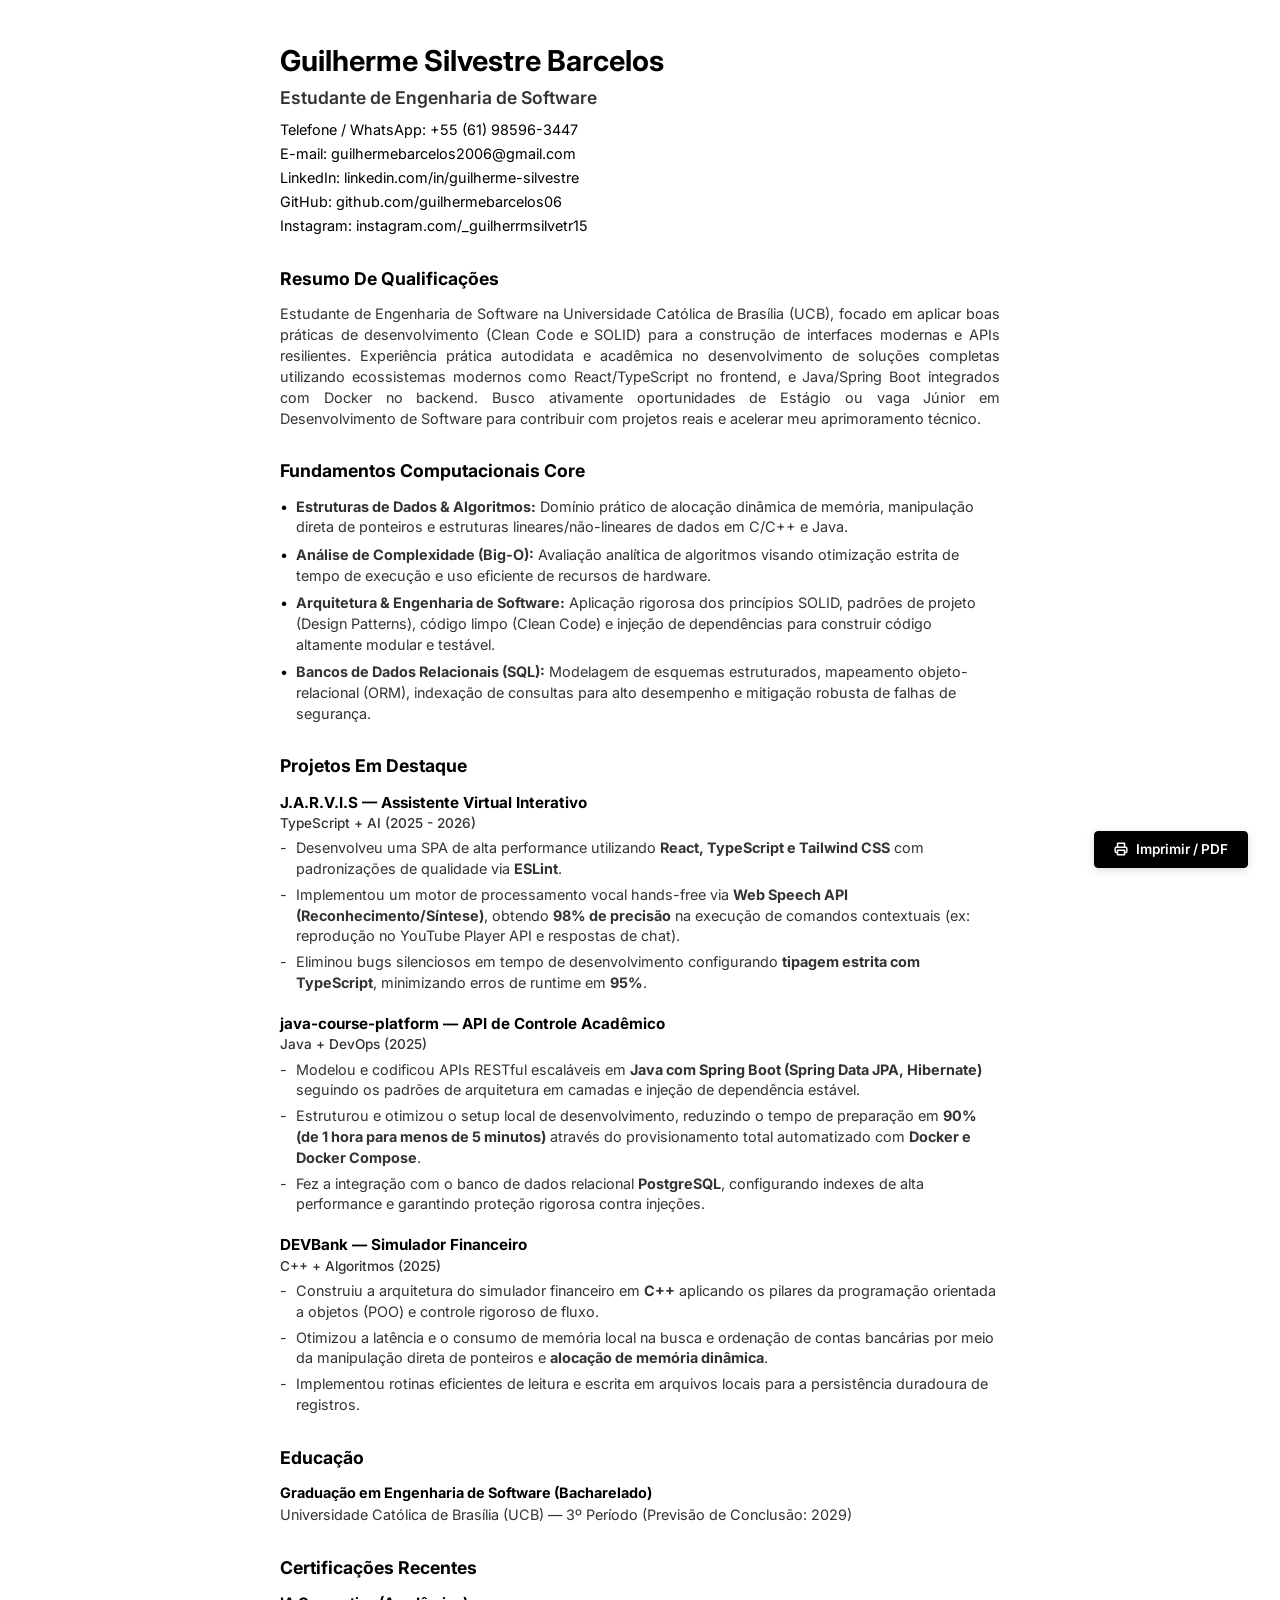
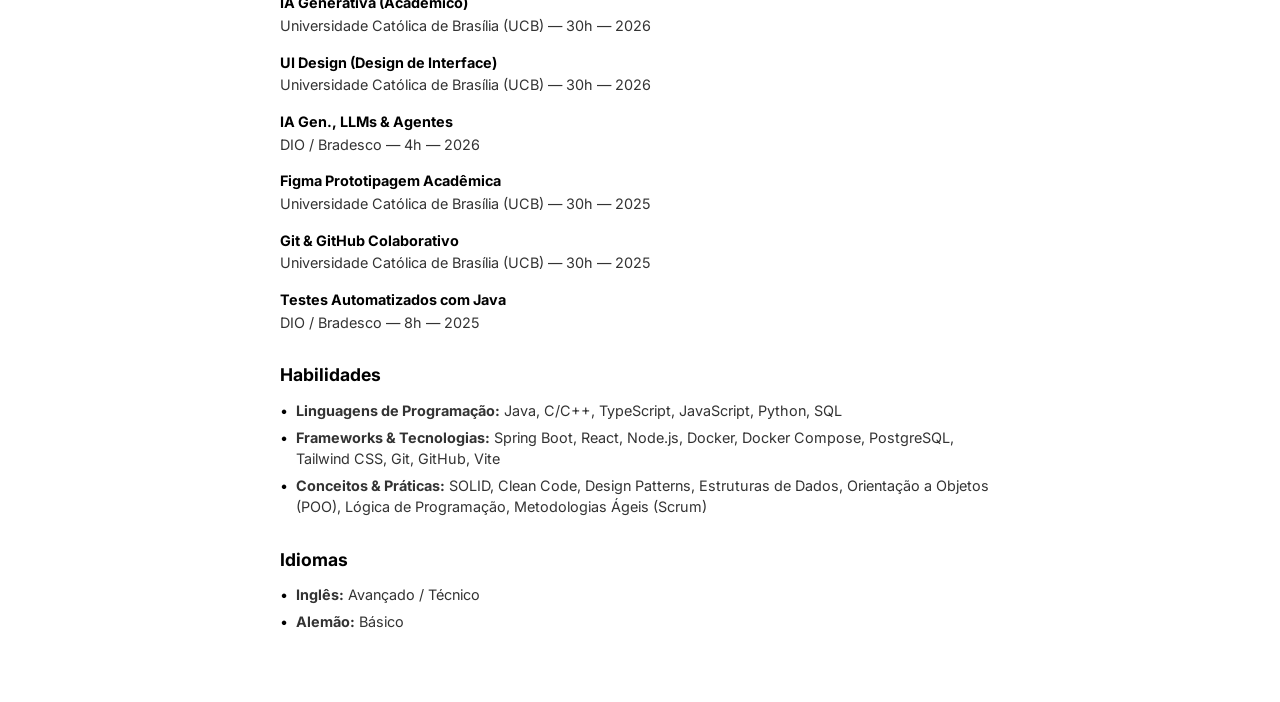
==== commit b17c52d3: "style: fix email text overflow on mobile, add WhatsApp and Instagram links" ====
--- a/curriculo_premium.html
+++ b/curriculo_premium.html
@@ -67,11 +67,14 @@
       gap: 0.2rem;
       font-size: 0.9rem;
       color: var(--text);
+      word-break: break-word;
+      overflow-wrap: break-word;
     }
     
     .contact-info a {
       color: var(--text);
       text-decoration: none;
+      word-break: break-all;
     }
     
     .contact-info a:hover {
@@ -260,10 +263,11 @@
       <h1 class="name">Guilherme Silvestre Barcelos</h1>
       <div class="title">Estudante de Engenharia de Software</div>
       <div class="contact-info">
-        <span>(61) 98596-3447</span>
-        <span><a href="mailto:guilhermebarcelos2006@gmail.com">guilhermebarcelos2006@gmail.com</a></span>
-        <span><a href="https://www.linkedin.com/in/guilherme-silvestre-barcelos-246586354/" target="_blank">https://www.linkedin.com/in/guilherme-silvestre</a></span>
-        <span><a href="https://github.com/guilhermebarcelos06" target="_blank">https://github.com/guilhermebarcelos06</a></span>
+        <span>Telefone / WhatsApp: <a href="https://wa.me/5561985963447" target="_blank">+55 (61) 98596-3447</a></span>
+        <span>E-mail: <a href="mailto:guilhermebarcelos2006@gmail.com">guilhermebarcelos2006@gmail.com</a></span>
+        <span>LinkedIn: <a href="https://www.linkedin.com/in/guilherme-silvestre-barcelos-246586354/" target="_blank">linkedin.com/in/guilherme-silvestre</a></span>
+        <span>GitHub: <a href="https://github.com/guilhermebarcelos06" target="_blank">github.com/guilhermebarcelos06</a></span>
+        <span>Instagram: <a href="https://instagram.com/_guilherrmsilvetr15" target="_blank">instagram.com/_guilherrmsilvetr15</a></span>
       </div>
     </header>
     
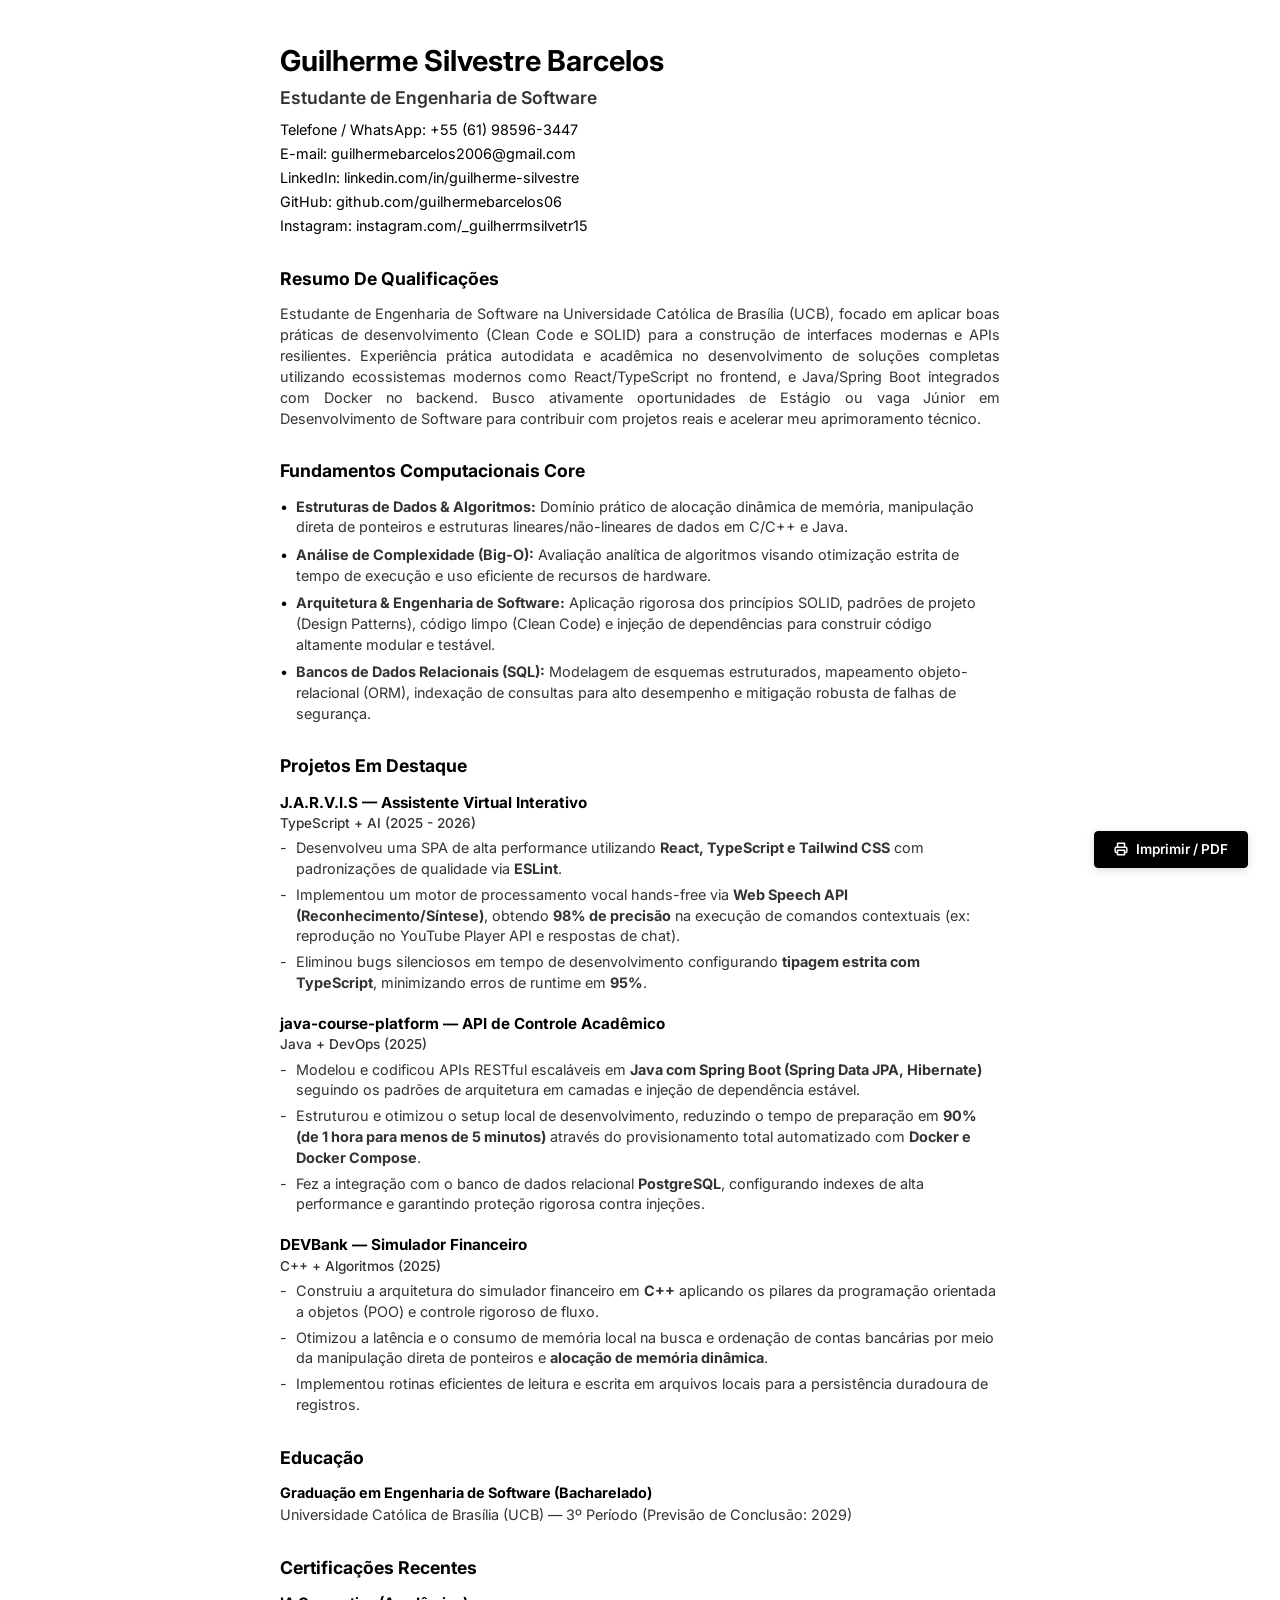
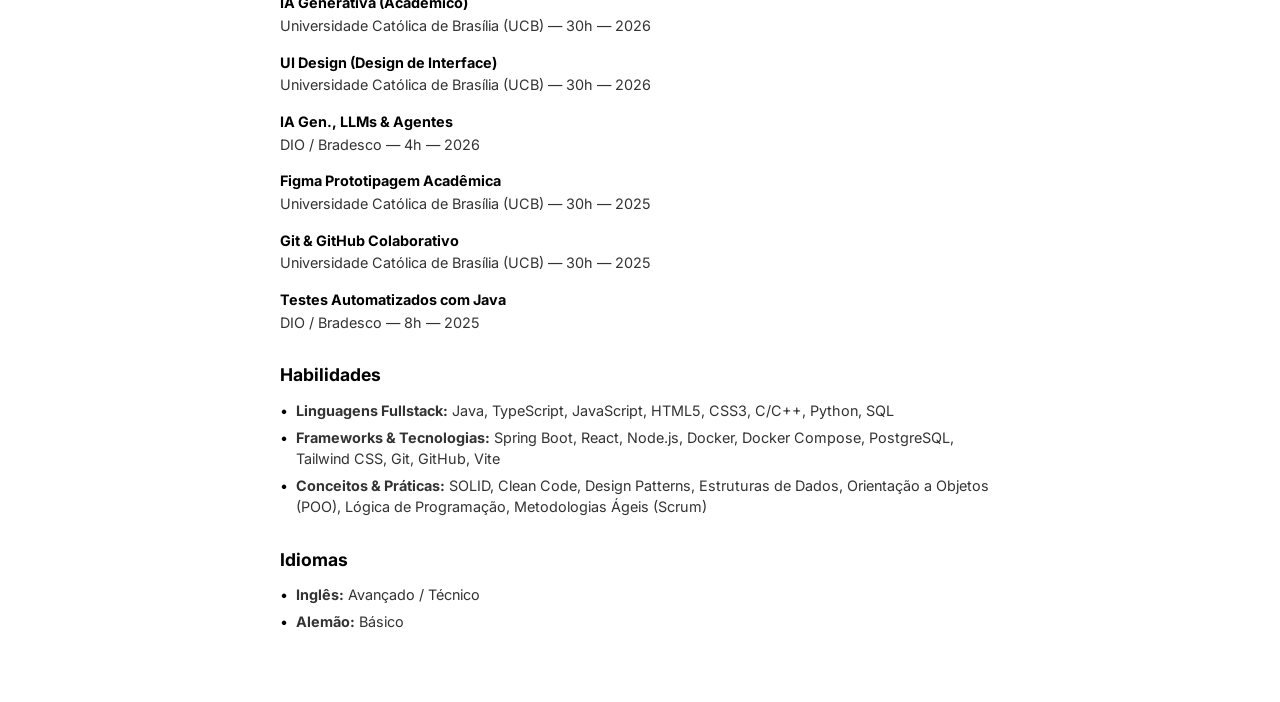
==== commit 99e586a4: "feat: highlight fullstack languages in resume skills" ====
--- a/curriculo_premium.html
+++ b/curriculo_premium.html
@@ -383,7 +383,7 @@
     <section class="section">
       <h2 class="section-title">Habilidades</h2>
       <ul class="bullet-list">
-        <li><strong>Linguagens de Programação:</strong> Java, C/C++, TypeScript, JavaScript, Python, SQL</li>
+        <li><strong>Linguagens Fullstack:</strong> Java, TypeScript, JavaScript, HTML5, CSS3, C/C++, Python, SQL</li>
         <li><strong>Frameworks & Tecnologias:</strong> Spring Boot, React, Node.js, Docker, Docker Compose, PostgreSQL, Tailwind CSS, Git, GitHub, Vite</li>
         <li><strong>Conceitos & Práticas:</strong> SOLID, Clean Code, Design Patterns, Estruturas de Dados, Orientação a Objetos (POO), Lógica de Programação, Metodologias Ágeis (Scrum)</li>
       </ul>
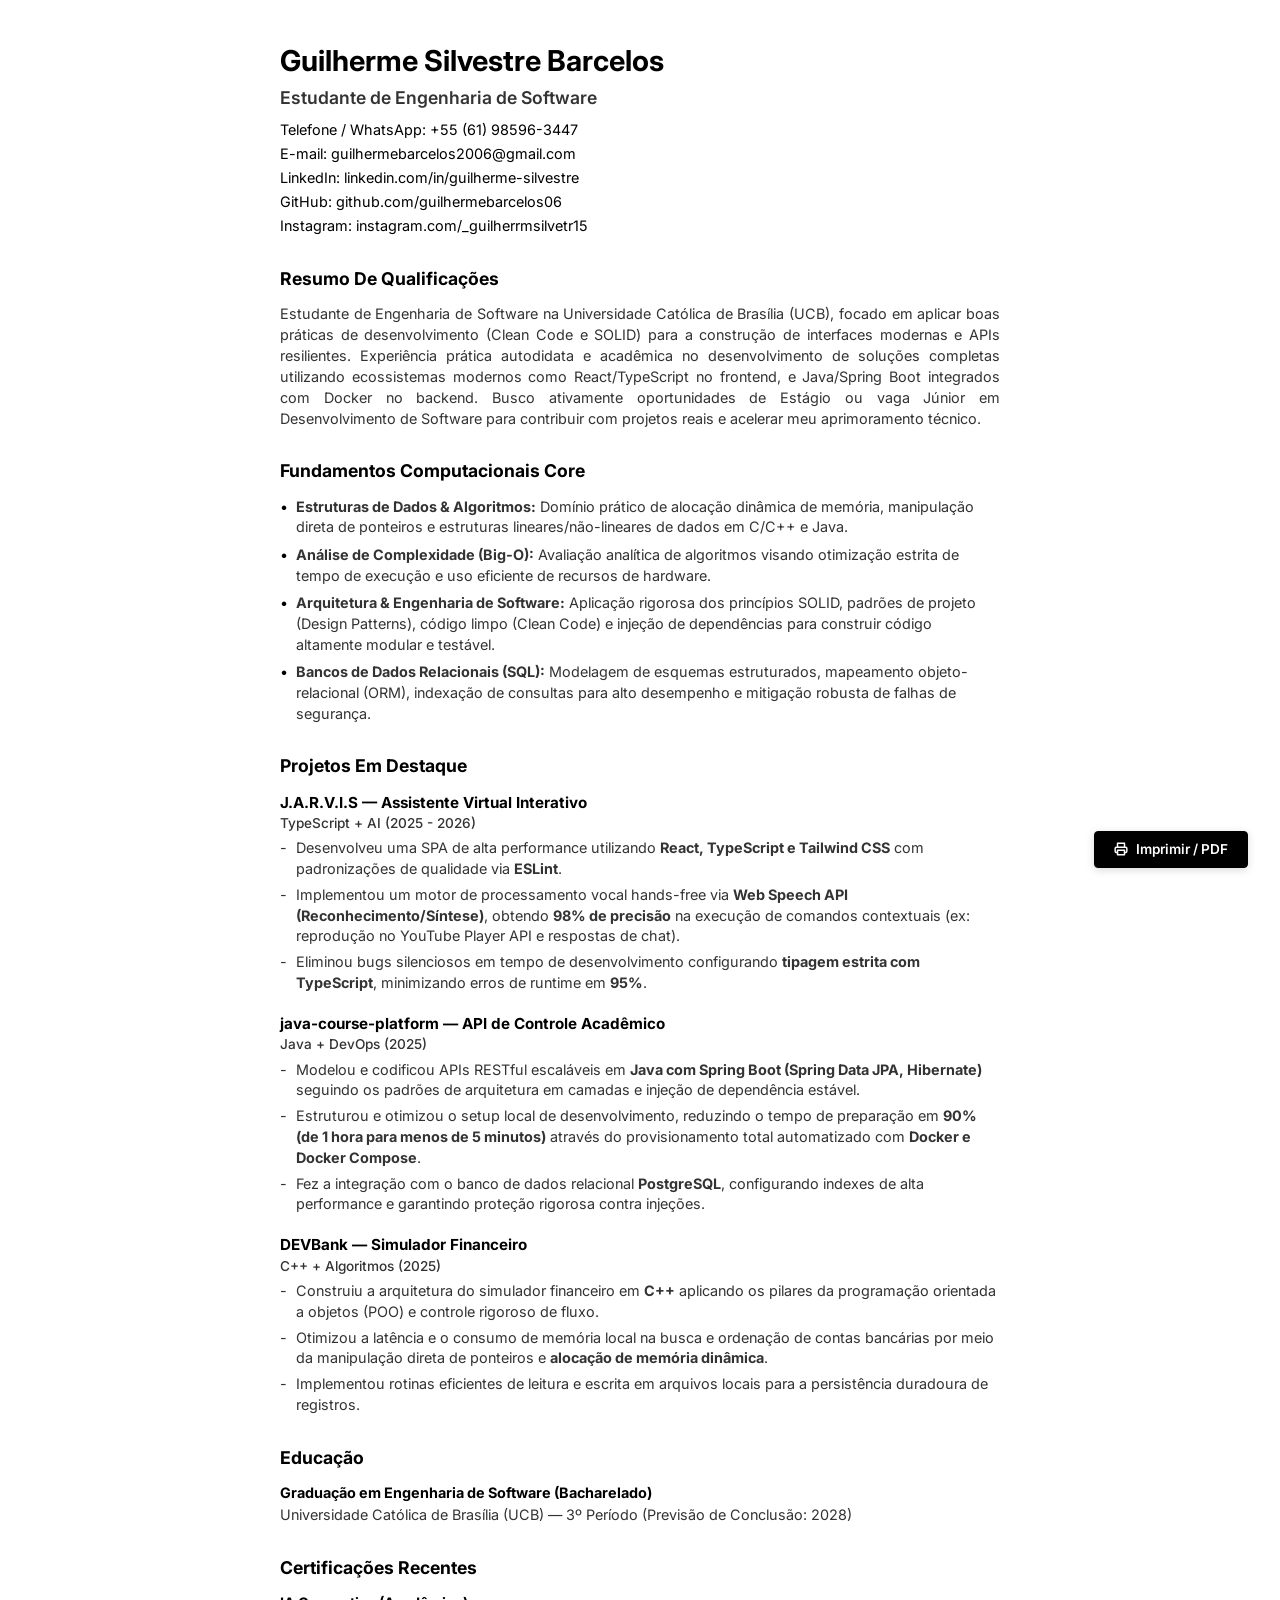
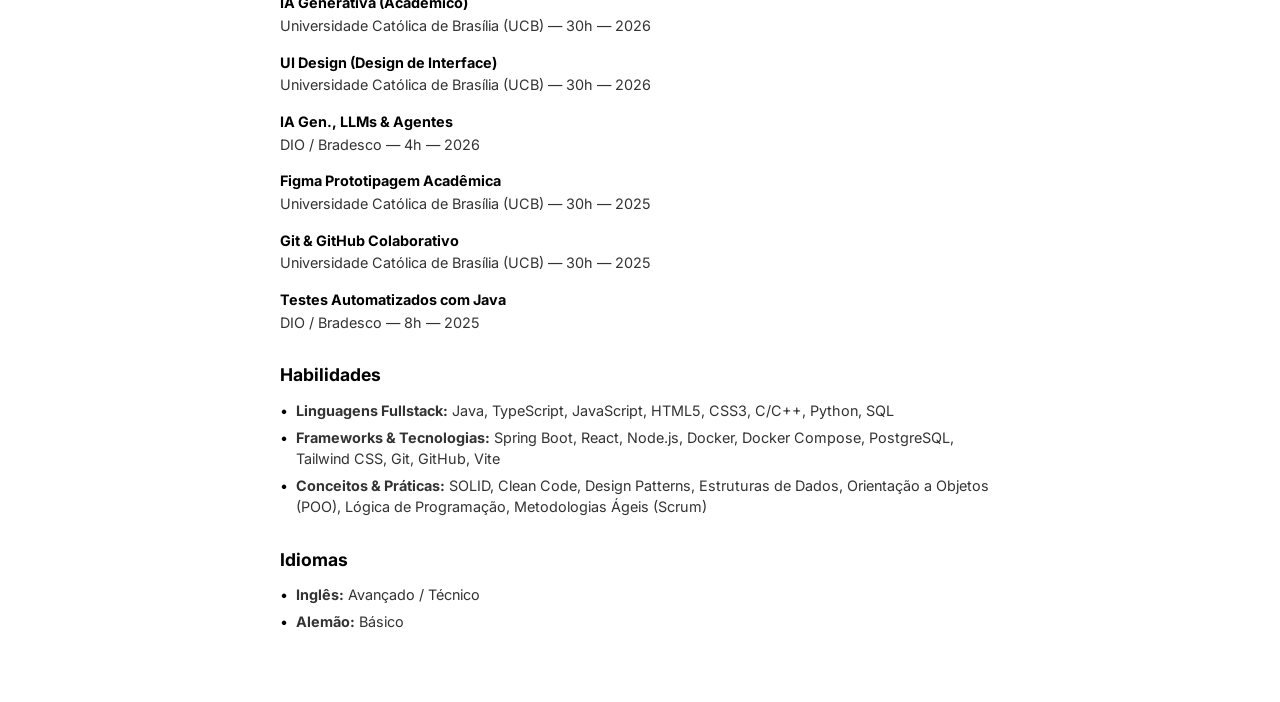
==== commit 153d4333: "fix: correct graduation year to 2028" ====
--- a/curriculo_premium.html
+++ b/curriculo_premium.html
@@ -343,7 +343,7 @@
       <div class="edu-block">
         <div class="edu-item">
           <div class="edu-title">Graduação em Engenharia de Software (Bacharelado)</div>
-          <div class="edu-details">Universidade Católica de Brasília (UCB) — 3º Período (Previsão de Conclusão: 2029)</div>
+          <div class="edu-details">Universidade Católica de Brasília (UCB) — 3º Período (Previsão de Conclusão: 2028)</div>
         </div>
       </div>
     </section>
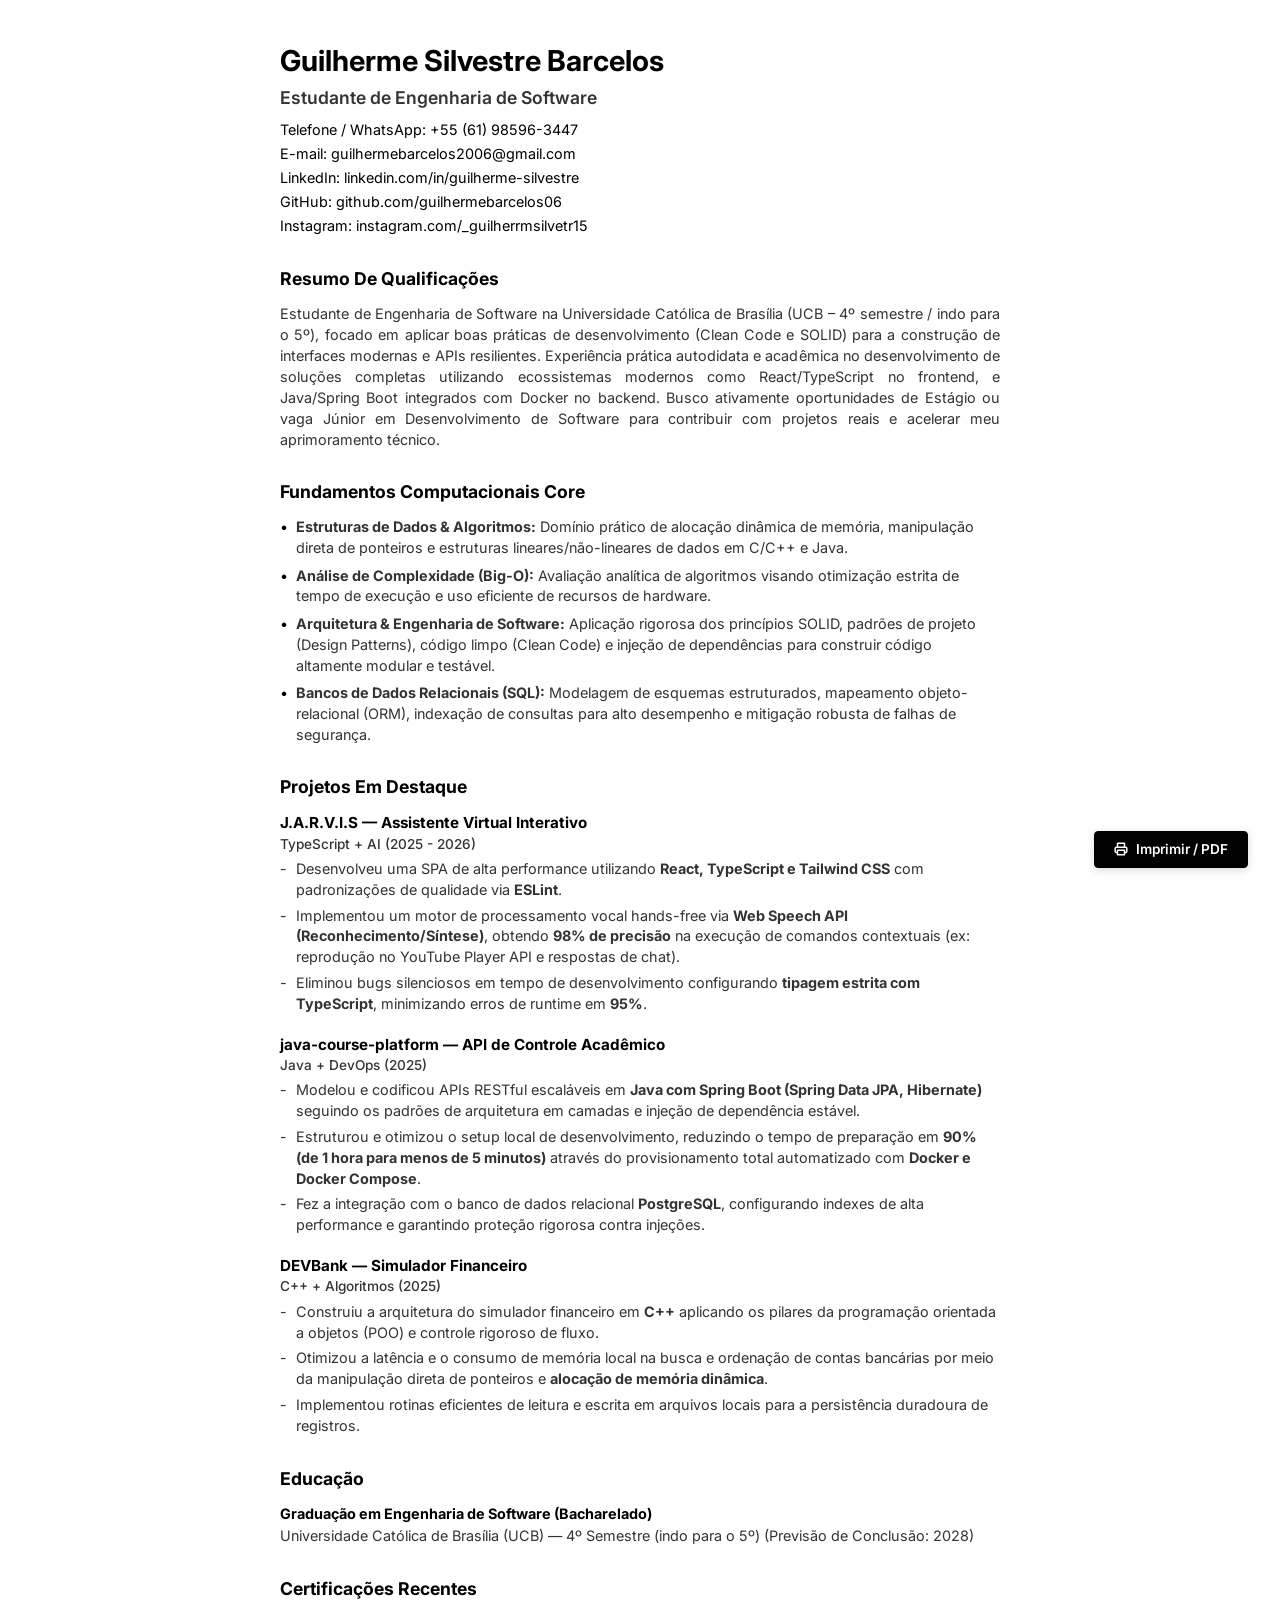
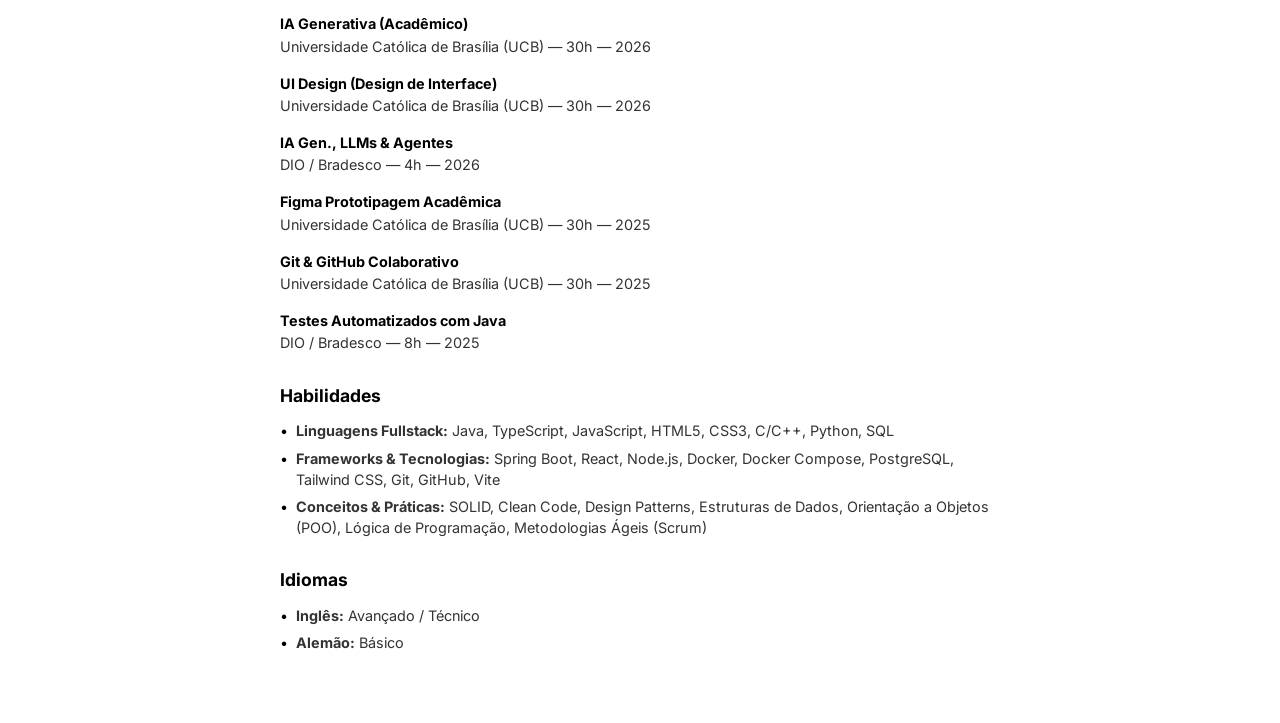
==== commit 293f7a2f: "feat: atualiza periodo academico para 4º semestre indo para o 5º" ====
--- a/curriculo_premium.html
+++ b/curriculo_premium.html
@@ -275,7 +275,7 @@
     <section class="section">
       <h2 class="section-title">Resumo de qualificações</h2>
       <p class="profile-text">
-        Estudante de Engenharia de Software na Universidade Católica de Brasília (UCB), focado em aplicar boas práticas de desenvolvimento (Clean Code e SOLID) para a construção de interfaces modernas e APIs resilientes. Experiência prática autodidata e acadêmica no desenvolvimento de soluções completas utilizando ecossistemas modernos como React/TypeScript no frontend, e Java/Spring Boot integrados com Docker no backend. Busco ativamente oportunidades de Estágio ou vaga Júnior em Desenvolvimento de Software para contribuir com projetos reais e acelerar meu aprimoramento técnico.
+        Estudante de Engenharia de Software na Universidade Católica de Brasília (UCB – 4º semestre / indo para o 5º), focado em aplicar boas práticas de desenvolvimento (Clean Code e SOLID) para a construção de interfaces modernas e APIs resilientes. Experiência prática autodidata e acadêmica no desenvolvimento de soluções completas utilizando ecossistemas modernos como React/TypeScript no frontend, e Java/Spring Boot integrados com Docker no backend. Busco ativamente oportunidades de Estágio ou vaga Júnior em Desenvolvimento de Software para contribuir com projetos reais e acelerar meu aprimoramento técnico.
       </p>
     </section>
     
@@ -343,7 +343,7 @@
       <div class="edu-block">
         <div class="edu-item">
           <div class="edu-title">Graduação em Engenharia de Software (Bacharelado)</div>
-          <div class="edu-details">Universidade Católica de Brasília (UCB) — 3º Período (Previsão de Conclusão: 2028)</div>
+          <div class="edu-details">Universidade Católica de Brasília (UCB) — 4º Semestre (indo para o 5º) (Previsão de Conclusão: 2028)</div>
         </div>
       </div>
     </section>
